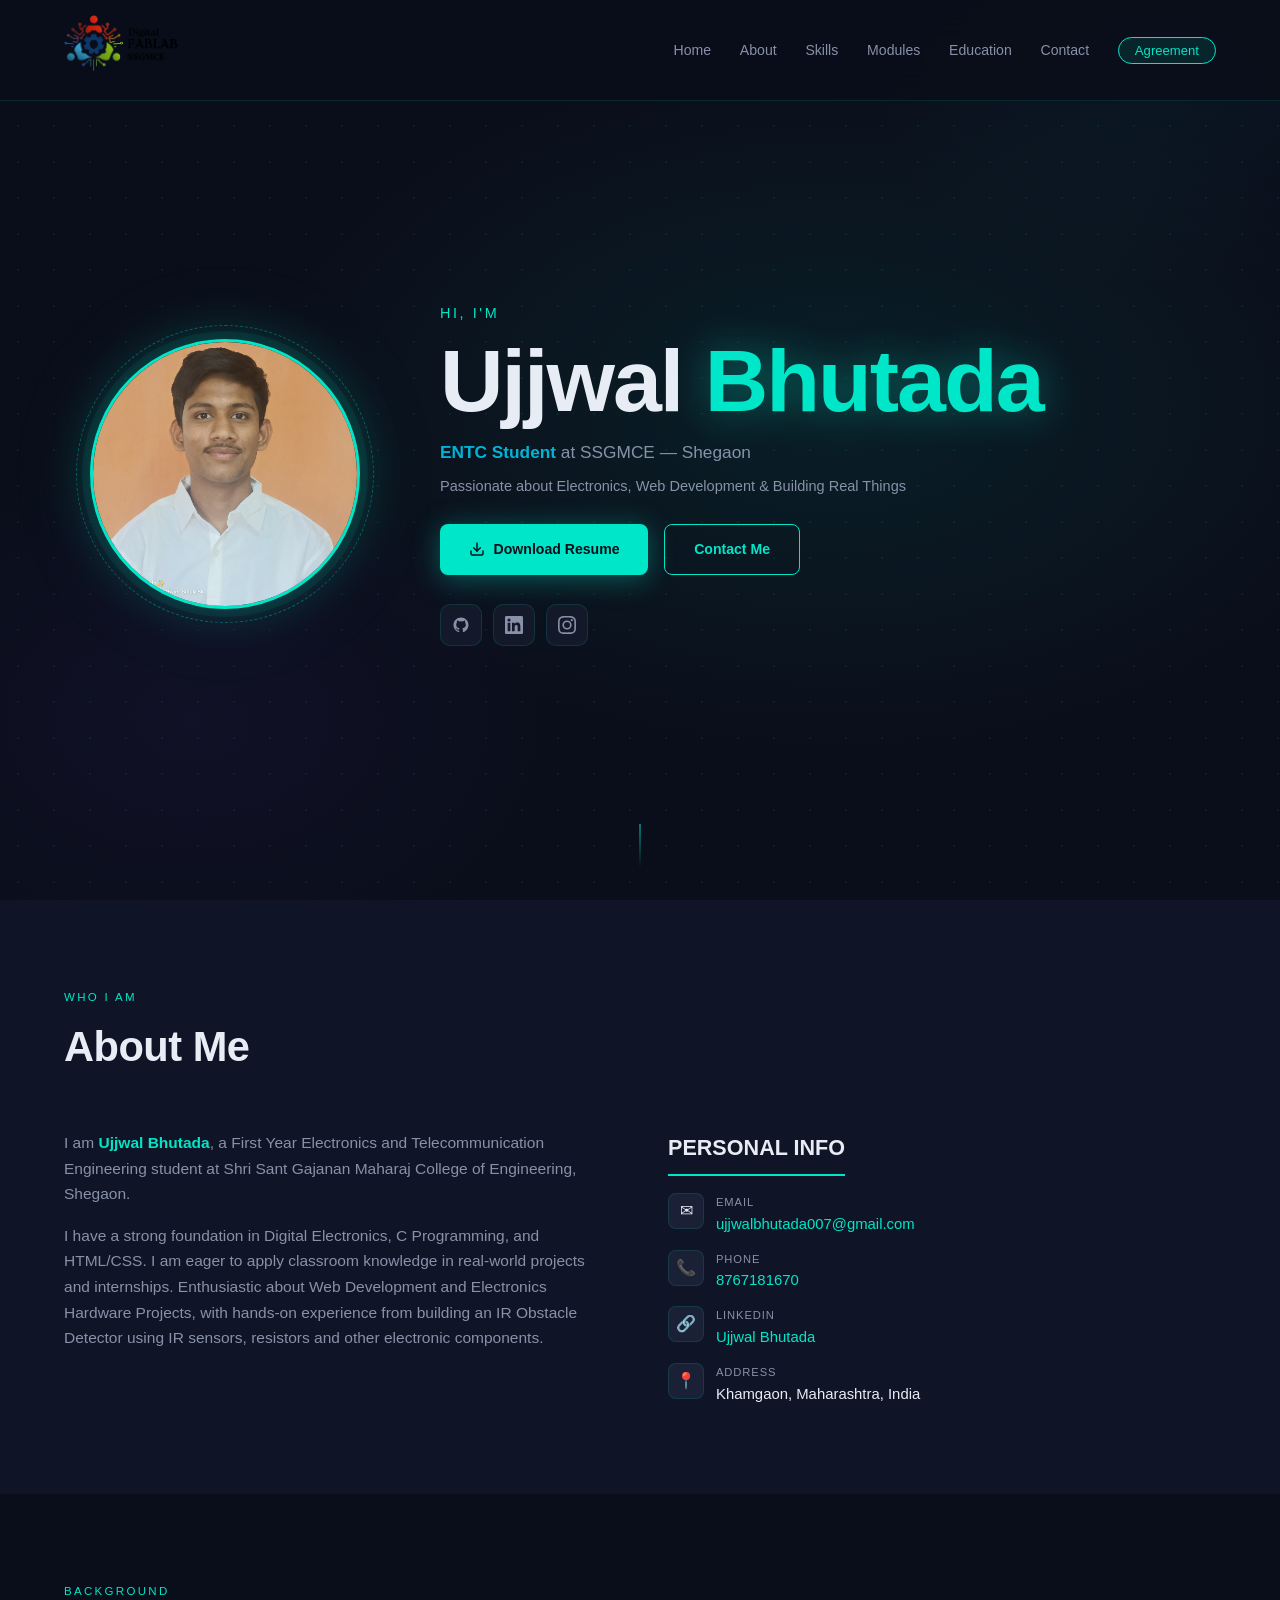
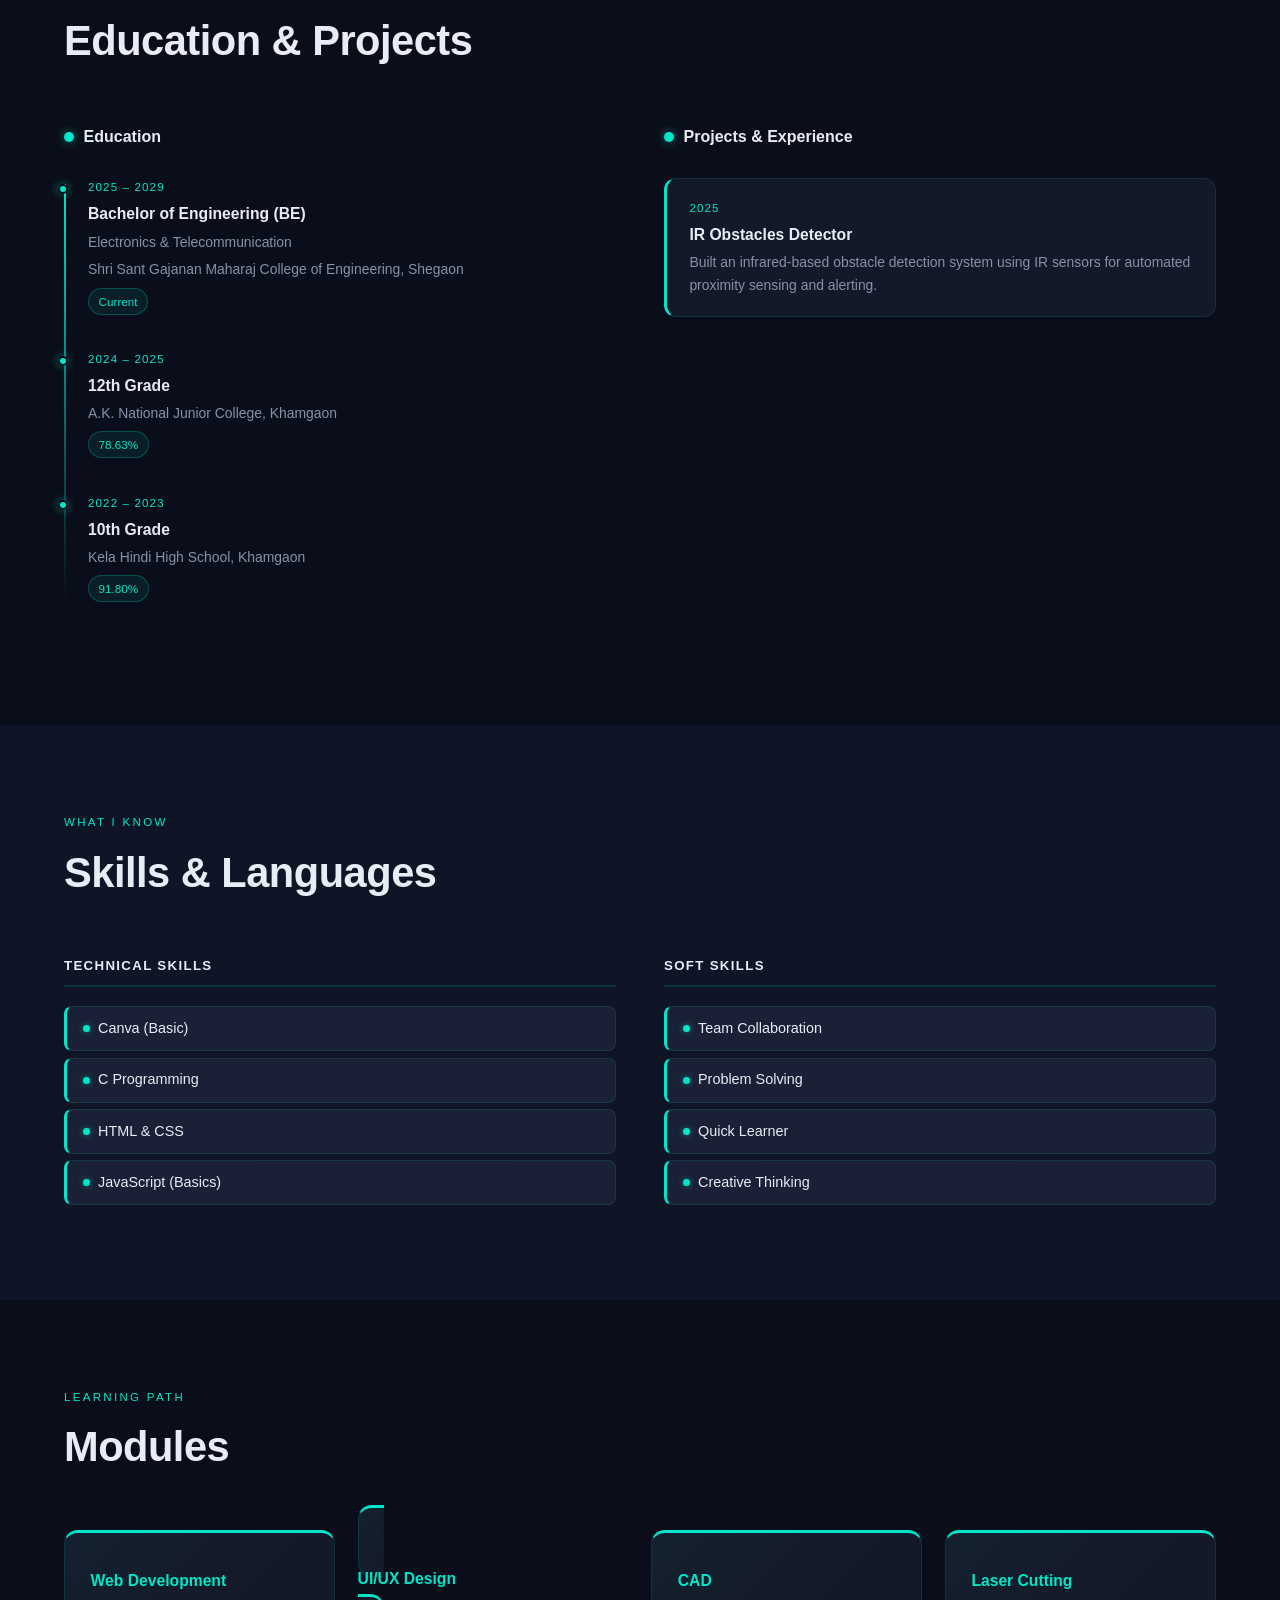
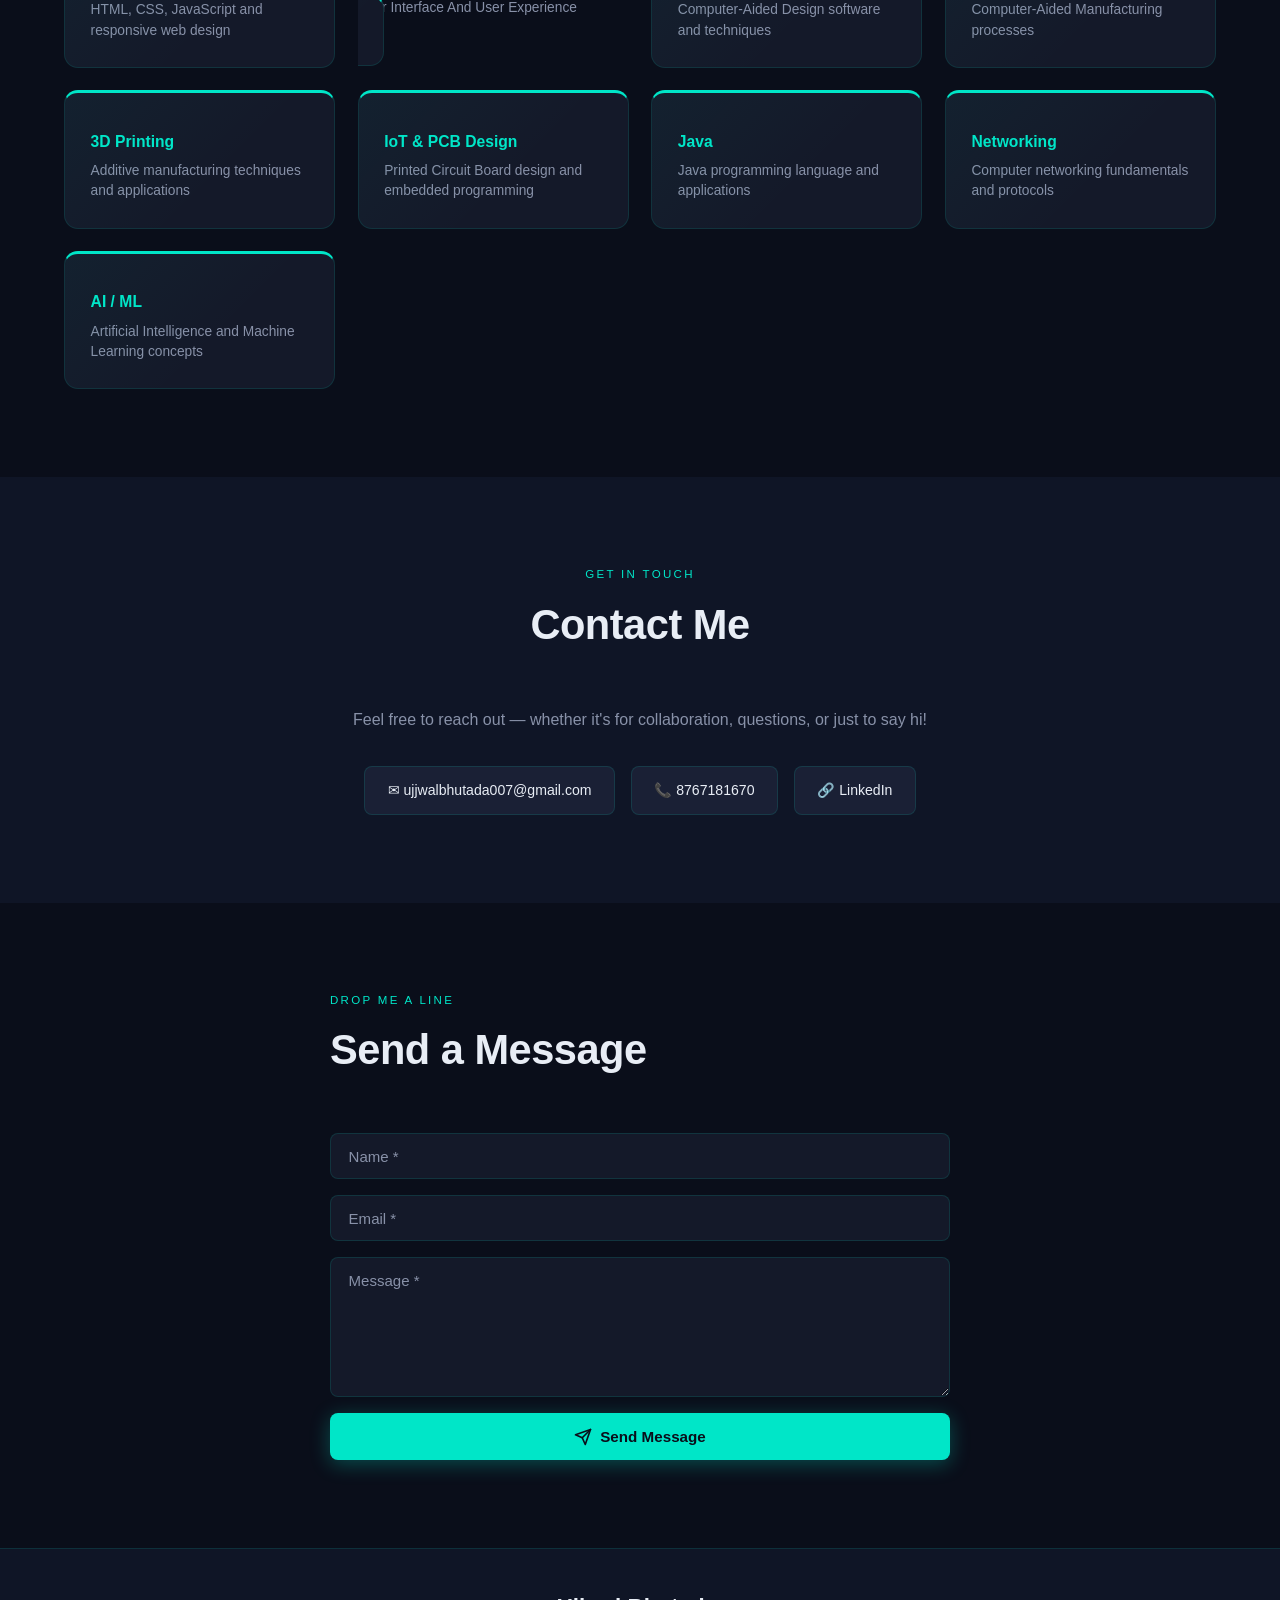
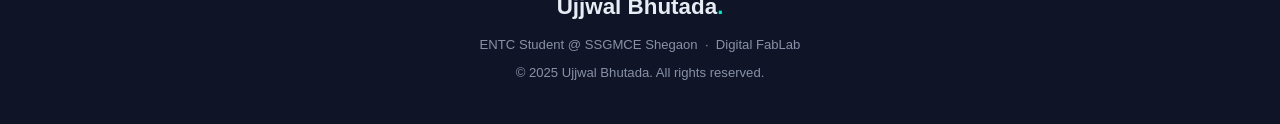
==== index.html @ 5efcebb8 "Update index.html" ====
<!DOCTYPE html>
<html lang="en">
<head>
<meta charset="UTF-8"/>
<meta name="viewport" content="width=device-width, initial-scale=1.0"/>
<title>Ujjwal Bhutada | Portfolio</title>
<link rel="preconnect" href="https://fonts.googleapis.com">
<link link rel="preconnect" href="https://fonts.googleapis.com" >
<link rel="stylesheet" href="Design.css">
</head>
<body>

<!-- ═══ NAV ═══ -->
<nav>
  <div class="nav-logo"><img src="Fablab_01.png" style="height:60px; width:auto;"></img><span></span></div>
  <ul class="nav-links">
    <li><a href="#home">Home</a></li>
    <li><a href="#about">About</a></li>
    <li><a href="#skills">Skills</a></li>
    <li><a href="#modules">Modules</a></li>
    <li><a href="#education">Education</a></li>
    <li><a href="#contact">Contact</a></li>
    <li><a href="agreement.html" class="nav-agreement">Agreement</a></li>
  </ul>
  <button class="hamburger" id="hamburger" aria-label="Menu">
    <span></span><span></span><span></span>
  </button>
</nav>

<!-- ═══ MOBILE MENU ═══ -->
<div class="mobile-menu" id="mobileMenu">
  <button class="mobile-close" id="mobileClose">✕</button>
  <a href="#home"      onclick="closeMobile()">Home</a>
  <a href="#about"     onclick="closeMobile()">About</a>
  <a href="#skills"    onclick="closeMobile()">Skills</a>
  <a href="#modules"   onclick="closeMobile()">Modules</a>
  <a href="#education" onclick="closeMobile()">Education</a>
  <a href="#contact"   onclick="closeMobile()">Contact</a>
  <a href="agreement.html" class="nav-agreement" onclick="closeMobile()">Agreement</a>
</div>

<!-- ═══ HERO ═══ -->
<section id="home">
  <div class="hero-bg"></div>

  <div class="hero-content">
    <!-- Photo -->
    <div class="hero-photo-wrap">
      <img src="image01.jpg" alt="Ujjwal Bhutada" class="hero-photo"/>
      <div class="hero-photo-ring"></div>
    </div>

    <!-- Text -->
    <div class="hero-text">
      <p class="hero-greeting">Hi, I'm</p>
      <h1 class="hero-name">Ujjwal <span class="accent">Bhutada</span></h1>
      <p class="hero-sub"><strong>ENTC Student</strong> at SSGMCE — Shegaon</p>
      <p class="hero-desc">Passionate about Electronics, Web Development &amp; Building Real Things</p>

      <div class="hero-actions">
        <a class="hero-cta" href="Ujjwal_Bhutada01.pdf" onclick="downloadResume(); return false;">
          <svg viewBox="0 0 24 24" fill="none" stroke="currentColor" stroke-width="2.2"
               stroke-linecap="round" stroke-linejoin="round">
            <path d="M21 15v4a2 2 0 0 1-2 2H5a2 2 0 0 1-2-2v-4"/>
            <polyline points="7 10 12 15 17 10"/>
            <line x1="12" y1="15" x2="12" y2="3"/>
          </svg>
          Download Resume
        </a>
        <a class="hero-cta-outline" href="#contact">Contact Me</a>
      </div>

      <div class="hero-socials">
        <a href="https://github.com/ujjwalbhutada007-tech" target="_blank" class="social-icon" aria-label="GitHub">
          <svg viewBox="0 0 24 24" fill="currentColor"><path d="M12 2C6.477 2 2 6.477 2 12c0 4.418 2.865 8.166 6.839 9.489.5.092.682-.217.682-.482 0-.237-.009-.868-.013-1.703-2.782.604-3.369-1.342-3.369-1.342-.454-1.154-1.11-1.462-1.11-1.462-.908-.62.069-.608.069-.608 1.003.07 1.531 1.03 1.531 1.03.892 1.529 2.341 1.088 2.91.832.092-.647.35-1.088.636-1.338-2.22-.253-4.555-1.11-4.555-4.943 0-1.091.39-1.984 1.029-2.683-.103-.253-.446-1.27.098-2.647 0 0 .84-.269 2.75 1.025A9.578 9.578 0 0 1 12 6.836a9.59 9.59 0 0 1 2.504.337c1.909-1.294 2.747-1.025 2.747-1.025.546 1.377.202 2.394.1 2.647.64.699 1.028 1.592 1.028 2.683 0 3.842-2.339 4.687-4.566 4.935.359.309.678.919.678 1.852 0 1.336-.012 2.415-.012 2.743 0 .267.18.579.688.481C19.138 20.163 22 16.418 22 12c0-5.523-4.477-10-10-10z"/></svg>
        </a>
        <a href="https://www.linkedin.com/in/ujjwal-bhutada" target="_blank" class="social-icon" aria-label="LinkedIn">
          <svg viewBox="0 0 24 24" fill="currentColor"><path d="M20.447 20.452h-3.554v-5.569c0-1.328-.027-3.037-1.852-3.037-1.853 0-2.136 1.445-2.136 2.939v5.667H9.351V9h3.414v1.561h.046c.477-.9 1.637-1.85 3.37-1.85 3.601 0 4.267 2.37 4.267 5.455v6.286zM5.337 7.433a2.062 2.062 0 0 1-2.063-2.065 2.064 2.064 0 1 1 2.063 2.065zm1.782 13.019H3.555V9h3.564v11.452zM22.225 0H1.771C.792 0 0 .774 0 1.729v20.542C0 23.227.792 24 1.771 24h20.451C23.2 24 24 23.227 24 22.271V1.729C24 .774 23.2 0 22.222 0h.003z"/></svg>
        </a>
        <a href="https://www.instagram.com/ujjwalx_30" target="_blank" class="social-icon" aria-label="Instagram">
          <svg viewBox="0 0 24 24" fill="currentColor"><path d="M12 2.163c3.204 0 3.584.012 4.85.07 3.252.148 4.771 1.691 4.919 4.919.058 1.265.069 1.645.069 4.849 0 3.205-.012 3.584-.069 4.849-.149 3.225-1.664 4.771-4.919 4.919-1.266.058-1.644.07-4.85.07-3.204 0-3.584-.012-4.849-.07-3.26-.149-4.771-1.699-4.919-4.92-.058-1.265-.07-1.644-.07-4.849 0-3.204.013-3.583.07-4.849.149-3.227 1.664-4.771 4.919-4.919 1.266-.057 1.645-.069 4.849-.069zM12 0C8.741 0 8.333.014 7.053.072 2.695.272.273 2.69.073 7.052.014 8.333 0 8.741 0 12c0 3.259.014 3.668.072 4.948.2 4.358 2.618 6.78 6.98 6.98C8.333 23.986 8.741 24 12 24c3.259 0 3.668-.014 4.948-.072 4.354-.2 6.782-2.618 6.979-6.98.059-1.28.073-1.689.073-4.948 0-3.259-.014-3.667-.072-4.947-.196-4.354-2.617-6.78-6.979-6.98C15.668.014 15.259 0 12 0zm0 5.838a6.162 6.162 0 1 0 0 12.324 6.162 6.162 0 0 0 0-12.324zM12 16a4 4 0 1 1 0-8 4 4 0 0 1 0 8zm6.406-11.845a1.44 1.44 0 1 0 0 2.881 1.44 1.44 0 0 0 0-2.881z"/></svg>
        </a>
      </div>
    </div>
  </div>

  <div class="scroll-hint"><span></span></div>
</section>

<!-- ═══ ABOUT ═══ -->
<section id="about">
  <div class="sec-header reveal">
    <p class="sec-label">Who I Am</p>
    <h2 class="sec-title">About Me</h2>
  </div>
  <div class="about-grid">
    <div class="about-bio reveal">
      <p>I am <strong>Ujjwal Bhutada</strong>, a First Year Electronics and Telecommunication Engineering student at Shri Sant Gajanan Maharaj College of Engineering, Shegaon.</p>
      <p>I have a strong foundation in Digital Electronics, C Programming, and HTML/CSS. I am eager to apply classroom knowledge in real-world projects and internships. Enthusiastic about Web Development and Electronics Hardware Projects, with hands-on experience from building an IR Obstacle Detector using IR sensors, resistors and other electronic components.</p>
    </div>
    <div class="reveal">
      <div class="personal-headline"><h2>PERSONAL INFO</h2></div>
      <br>
      <ul class="info-list">
        <li>
          <div class="info-icon">✉</div>
          <div class="info-text">
            <span class="info-label">Email</span>
            <span class="info-val"><a href="mailto:ujjwalbhutada007@gmail.com">ujjwalbhutada007@gmail.com</a></span>
          </div>
        </li>
        <li>
          <div class="info-icon">📞</div>
          <div class="info-text">
            <span class="info-label">Phone</span>
            <span class="info-val"><a href="tel:8767181670">8767181670</a></span>
          </div>
        </li>
        <li>
          <div class="info-icon">🔗</div>
          <div class="info-text">
            <span class="info-label">LinkedIn</span>
            <span class="info-val"><a href="https://www.linkedin.com/in/ujjwal-bhutada" target="_blank">Ujjwal Bhutada</a></span>
          </div>
        </li>
        <li>
          <div class="info-icon">📍</div>
          <div class="info-text">
            <span class="info-label">Address</span>
            <span class="info-val">Khamgaon, Maharashtra, India</span>
          </div>
        </li>
      </ul>
    </div>
  </div>
</section>

<!-- ═══ EDUCATION & PROJECTS ═══ -->
<section id="education">
  <div class="sec-header reveal">
    <p class="sec-label">Background</p>
    <h2 class="sec-title">Education &amp; Projects</h2>
  </div>
  <div class="edu-grid">
    <div class="reveal">
      <div class="col-title">Education</div>
      <div class="timeline">
        <div class="tl-item">
          <div class="tl-year">2025 – 2029</div>
          <div class="tl-title">Bachelor of Engineering (BE)</div>
          <div class="tl-sub">Electronics &amp; Telecommunication</div>
          <div class="tl-sub" style="margin-top:.3rem;">Shri Sant Gajanan Maharaj College of Engineering, Shegaon</div>
          <span class="tl-badge">Current</span>
        </div>
        <div class="tl-item">
          <div class="tl-year">2024 – 2025</div>
          <div class="tl-title">12th Grade</div>
          <div class="tl-sub">A.K. National Junior College, Khamgaon</div>
          <span class="tl-badge">78.63%</span>
        </div>
        <div class="tl-item">
          <div class="tl-year">2022 – 2023</div>
          <div class="tl-title">10th Grade</div>
          <div class="tl-sub">Kela Hindi High School, Khamgaon</div>
          <span class="tl-badge">91.80%</span>
        </div>
      </div>
    </div>
    <div class="reveal">
      <div class="col-title">Projects &amp; Experience</div>
      <div class="proj-card">
        <div class="tl-year">2025</div>
        <div class="tl-title">IR Obstacles Detector</div>
        <div class="tl-sub">Built an infrared-based obstacle detection system using IR sensors for automated proximity sensing and alerting.</div>
      </div>
    </div>
  </div>
</section>

<!-- ═══ SKILLS ═══ -->
<section id="skills">
  <div class="sec-header reveal">
    <p class="sec-label">What I Know</p>
    <h2 class="sec-title">Skills &amp; Languages</h2>
  </div>
  <div class="skills-grid">
    <div class="reveal">
      <div class="skill-col-title">Technical Skills</div>
      <div>
        <div class="skill-pill"><span class="dot"></span> Canva (Basic)</div>
        <div class="skill-pill"><span class="dot"></span> C Programming</div>
        <div class="skill-pill"><span class="dot"></span> HTML &amp; CSS</div>
        <div class="skill-pill"><span class="dot"></span> JavaScript (Basics)</div>
      </div>
    </div>
    <div class="reveal">
      <div class="skill-col-title">Soft Skills</div>
      <div>
        <div class="skill-pill"><span class="dot"></span> Team Collaboration</div>
        <div class="skill-pill"><span class="dot"></span> Problem Solving</div>
        <div class="skill-pill"><span class="dot"></span> Quick Learner</div>
        <div class="skill-pill"><span class="dot"></span> Creative Thinking</div>
      </div>
    </div>
  </div>
</section>

<!-- ═══ MODULES ═══ -->
<section id="modules">
  <div class="sec-header reveal">
    <p class="sec-label">Learning Path</p>
    <h2 class="sec-title">Modules</h2>
  </div>
  <div class="modules-grid">
    <a href="web.html" class="module-card reveal" style="text-decoration:none;">
      <span class="module-icon"></span>
      <div class="module-name">Web Development</div>
      <div class="module-desc">HTML, CSS, JavaScript and responsive web design</div>
    </a>
        <div class="module-grid">
          <a href="uiux.html" class="module-card reveal" style="text-decoration:none">
      <span class="module-icon"></span>
      <div class="module-name">UI/UX Design</div>
      <div class="module-desc">User Interface And User Experience</div>
          </a>  </div>
    <div class="module-card reveal">
      <span class="module-icon"></span>
      <div class="module-name">CAD</div>
      <div class="module-desc">Computer-Aided Design software and techniques</div>
    </div>
    <div class="module-card reveal">
      <span class="module-icon"></span>
      <div class="module-name">Laser Cutting</div>
      <div class="module-desc">Computer-Aided Manufacturing processes</div>
    </div>
    <div class="module-card reveal">
      <span class="module-icon"></span>
      <div class="module-name">3D Printing</div>
      <div class="module-desc">Additive manufacturing techniques and applications</div>
    </div>
    <div class="module-card reveal">
      <span class="module-icon"></span>
      <div class="module-name">IoT &amp; PCB Design</div>
      <div class="module-desc">Printed Circuit Board design and embedded programming</div>
    </div>
    <div class="module-card reveal">
      <span class="module-icon"></span>
      <div class="module-name">Java</div>
      <div class="module-desc">Java programming language and applications</div>
    </div>
    <div class="module-card reveal">
      <span class="module-icon"></span>
      <div class="module-name">Networking</div>
      <div class="module-desc">Computer networking fundamentals and protocols</div>
    </div>
    <div class="module-card reveal">
      <span class="module-icon"></span>
      <div class="module-name">AI / ML</div>
      <div class="module-desc">Artificial Intelligence and Machine Learning concepts</div>
    </div>
  </div>
</section>

<!-- ═══ CONTACT ═══ -->
<section id="contact">
  <div class="contact-inner">
    <div class="sec-header reveal">
      <p class="sec-label">Get In Touch</p>
      <h2 class="sec-title">Contact Me</h2>
    </div>
    <p class="reveal">Feel free to reach out — whether it's for collaboration, questions, or just to say hi!</p>
    <div class="contact-links reveal">
      <a class="contact-btn" href="mailto:ujjwalbhutada007@gmail.com">✉ ujjwalbhutada007@gmail.com</a>
      <a class="contact-btn" href="tel:8767181670">📞 8767181670</a>
      <a class="contact-btn" href="https://www.linkedin.com/in/ujjwal-bhutada" target="_blank">🔗 LinkedIn</a>
    </div>
  </div>
</section>

<!-- ═══ SEND A MESSAGE ═══ -->
<section id="message">
  <div style="max-width:620px;margin:0 auto;">
    <div class="sec-header reveal">
      <p class="sec-label">Drop Me a Line</p>
      <h2 class="sec-title">Send a Message</h2>
    </div>
    <form class="msg-form reveal" id="msgForm" onsubmit="sendMessage(event)">
      <input type="text"  id="msgName"  placeholder="Name *"    required />
      <input type="email" id="msgEmail" placeholder="Email *"   required />
      <textarea           id="msgText"  placeholder="Message *" required></textarea>
      <button type="submit" class="msg-submit">
        <svg width="18" height="18" viewBox="0 0 24 24" fill="none" stroke="currentColor"
             stroke-width="2.2" stroke-linecap="round" stroke-linejoin="round">
          <line x1="22" y1="2" x2="11" y2="13"/>
          <polygon points="22 2 15 22 11 13 2 9 22 2"/>
        </svg>
        Send Message
      </button>
    </form>
    <div class="msg-success" id="msgSuccess">
      ✅ Message sent! I'll get back to you soon.
    </div>
  </div>
</section>

<!-- ═══ FOOTER ═══ -->
<footer>
  <div class="footer-inner">
    <div class="footer-logo">Ujjwal Bhutada<span>.</span></div>
    <p>ENTC Student @ SSGMCE Shegaon &nbsp;·&nbsp; Digital FabLab</p>
    <p style="margin-top:.4rem;">© 2025 Ujjwal Bhutada. All rights reserved.</p>
  </div>
</footer>

<script src="Java.js"></script>
</body>
</html>
---- Design.css ----
/* ═══════════════════════════════════════════════════════
   UJJWAL BHUTADA — Design.css
   Theme: Dark Navy + Teal Glow
   Fonts: Space Grotesk + Syne
   ═══════════════════════════════════════════════════════ */

@import url('https://fonts.googleapis.com/css2?family=Poppins:ital,wght@0,100;0,200;0,300;0,400;0,500;0,600;0,700;0,800;0,900;1,100;1,200;1,300;1,400;1,500;1,600;1,700;1,800;1,900&display=swap');


:root {
  --bg:       #0a0e1a;
  --bg2:      #0f1526;
  --surface:  #141929;
  --card:     #1a2035;
  --border:   rgba(0, 230, 200, 0.13);
  --accent:   #00e6c8;
  --accent2:  #00b4d8;
  --accent3:  #7c3aed;
  --glow:     rgba(0, 230, 200, 0.18);
  --text:     #e8edf5;
  --muted:    #8891a8;
  --white:    #ffffff;
}

*, *::before, *::after { box-sizing: border-box; margin: 0; padding: 0; }
html { scroll-behavior: smooth; }

body {
  background: var(--bg);
  color: var(--text);
  font-family: 'Space Grotesk', sans-serif;
  font-size: 16px;
  line-height: 1.65;
  overflow-x: hidden;
}

/* ─────────────────────────────────────────────────────
   NAV
───────────────────────────────────────────────────── */
nav {
  position: fixed; top: 0; left: 0; right: 0; z-index: 100;
  display: flex; align-items: center; justify-content: space-between;
  padding: 0.9rem 5%;
  background: rgba(10, 14, 26, 0.88);
  backdrop-filter: blur(20px);
  -webkit-backdrop-filter: blur(20px);
  border-bottom: 1px solid var(--border);
}

.nav-logo {
  font-family: 'Syne', sans-serif;
  font-weight: 800;
  font-size: 1.5rem;
  color: var(--text);
  letter-spacing: -0.3px;
  text-decoration: none;
}
.nav-logo span { color: var(--accent); }

.nav-links {
  display: flex;
  gap: 1.8rem;
  list-style: none;
  align-items: center;
}
.nav-links a {
  color: var(--muted);
  text-decoration: none;
  font-size: 0.88rem;
  font-weight: 500;
  transition: color 0.2s;
  position: relative;
}
.nav-links a::after {
  content: '';
  position: absolute;
  bottom: -4px; left: 0;
  width: 0; height: 2px;
  background: var(--accent);
  transition: width 0.25s;
}
.nav-links a:hover { color: var(--accent); }
.nav-links a:hover::after { width: 100%; }

/* Agreement pill in nav */
.nav-agreement {
  background: rgba(0, 230, 200, 0.1) !important;
  border: 1px solid var(--accent) !important;
  border-radius: 20px !important;
  padding: 0.32rem 1rem !important;
  color: var(--accent) !important;
  font-size: 0.82rem !important;
  transition: background 0.2s !important;
}
.nav-agreement:hover {
  background: rgba(0, 230, 200, 0.2) !important;
}
.nav-agreement::after { display: none !important; }

/* Hamburger */
.hamburger {
  display: none;
  flex-direction: column;
  gap: 5px;
  cursor: pointer;
  background: none;
  border: none;
  padding: 4px;
}
.hamburger span {
  display: block;
  width: 24px; height: 2px;
  background: var(--text);
  border-radius: 2px;
  transition: all 0.3s;
}
.hamburger.active span:nth-child(1) { transform: translateY(7px) rotate(45deg); }
.hamburger.active span:nth-child(2) { opacity: 0; }
.hamburger.active span:nth-child(3) { transform: translateY(-7px) rotate(-45deg); }

/* Mobile Menu (full-screen overlay) */
.mobile-menu {
  display: none;
  position: fixed; inset: 0; z-index: 99;
  background: var(--bg2);
  flex-direction: column;
  align-items: center;
  justify-content: center;
  gap: 0.6rem;
  border-right: 1px solid var(--border);
}
.mobile-menu.open { display: flex; }
.mobile-menu a {
  font-family: 'Syne', sans-serif;
  font-size: 1.3rem;
  font-weight: 700;
  color: var(--text);
  text-decoration: none;
  padding: 0.5rem 2.5rem;
  border-radius: 8px;
  transition: color 0.2s, background 0.2s;
  width: 100%;
  text-align: center;
}
.mobile-menu a:hover { color: var(--accent); background: rgba(0,230,200,0.05); }
.mobile-menu .nav-agreement {
  color: var(--accent) !important;
  border: 1px solid var(--accent) !important;
  border-radius: 8px !important;
  background: rgba(0,230,200,0.08) !important;
  margin-top: 0.5rem;
}
.mobile-close {
  position: absolute; top: 1.4rem; right: 5%;
  font-size: 1.8rem;
  background: none;
  border: none;
  color: var(--muted);
  cursor: pointer;
  transition: color 0.2s;
}
.mobile-close:hover { color: var(--accent); }

/* Section base */
section { padding: 5.5rem 5%; }

/* ─────────────────────────────────────────────────────
   HERO
───────────────────────────────────────────────────── */
#home {
  min-height: 100vh;
  display: flex;
  align-items: center;
  justify-content: center;
  padding-top: 6rem;
  padding-bottom: 3rem;
  position: relative;
  overflow: hidden;
}

/* Ambient glow background */
.hero-bg {
  position: absolute; inset: 0;
  background:
    radial-gradient(ellipse 70% 60% at 65% 45%, rgba(0,230,200,0.08) 0%, transparent 65%),
    radial-gradient(ellipse 50% 50% at 15% 80%, rgba(124,58,237,0.06) 0%, transparent 60%),
    radial-gradient(ellipse 40% 40% at 90% 10%, rgba(0,180,216,0.05) 0%, transparent 55%);
  pointer-events: none;
}

/* Subtle dot-grid */
#home::before {
  content: '';
  position: absolute; inset: 0;
  background-image:
    radial-gradient(circle, rgba(0,230,200,0.07) 1px, transparent 1px);
  background-size: 36px 36px;
  pointer-events: none;
}

.hero-content {
  display: flex;
  align-items: center;
  gap: 5rem;
  max-width: 1100px;
  width: 100%;
  position: relative; z-index: 1;
}

/* ── Photo ── */
.hero-photo-wrap {
  position: relative;
  flex-shrink: 0;
  width: 270px; height: 270px;
  animation: fadeUp 0.8s 0.1s ease both;
}
.hero-photo {
  width: 270px; height: 270px;
  border-radius: 50%;
  object-fit: cover;
  object-position: top center;
  border: 3px solid var(--accent);
  box-shadow:
    0 0 0 8px rgba(0,230,200,0.07),
    0 0 50px rgba(0,230,200,0.22),
    0 0 100px rgba(0,230,200,0.08);
  display: block;
}
.hero-photo-ring {
  position: absolute;
  inset: -14px;
  border-radius: 50%;
  border: 1.5px dashed rgba(0,230,200,0.35);
  animation: spin 20s linear infinite;
}
@keyframes spin { to { transform: rotate(360deg); } }

/* ── Text ── */
.hero-text { flex: 1; min-width: 0; }

.hero-greeting {
  font-size: clamp(0.8rem, 2vw, 0.9rem);
  color: var(--accent);
  letter-spacing: 0.18em;
  text-transform: uppercase;
  margin-bottom: 0.5rem;
  animation: fadeUp 0.6s 0.15s ease both;
}

.hero-name {
  font-family: 'Syne', sans-serif;
  font-weight: 800;
  font-size: clamp(2.8rem, 5.5vw, 5rem);
  color: var(--text);
  line-height: 1.06;
  letter-spacing: -2px;
  animation: fadeUp 0.6s 0.25s ease both;
}
.hero-name .accent {
  color: var(--accent);
  text-shadow: 0 0 40px rgba(0,230,200,0.4);
}

.hero-sub {
  margin-top: 0.7rem;
  font-size: clamp(0.95rem, 1.8vw, 1.08rem);
  color: var(--muted);
  font-weight: 400;
  animation: fadeUp 0.6s 0.35s ease both;
}
.hero-sub strong { color: var(--accent2); font-weight: 600; }

.hero-desc {
  margin-top: 0.45rem;
  font-size: 0.91rem;
  color: var(--muted);
  animation: fadeUp 0.6s 0.42s ease both;
}

.hero-actions {
  display: flex;
  gap: 1rem;
  margin-top: 1.6rem;
  flex-wrap: wrap;
  animation: fadeUp 0.6s 0.5s ease both;
}
.hero-cta {
  display: inline-flex;
  align-items: center;
  gap: 0.55rem;
  background: var(--accent);
  color: var(--bg);
  padding: 0.82rem 1.8rem;
  border-radius: 8px;
  font-weight: 700;
  font-size: 0.88rem;
  text-decoration: none;
  transition: transform 0.2s, box-shadow 0.2s;
  box-shadow: 0 4px 28px rgba(0,230,200,0.35);
}
.hero-cta:hover { transform: translateY(-2px); box-shadow: 0 8px 36px rgba(0,230,200,0.5); }
.hero-cta svg { width: 16px; height: 16px; }

.hero-cta-outline {
  display: inline-flex;
  align-items: center;
  border: 1.5px solid var(--accent);
  color: var(--accent);
  padding: 0.82rem 1.8rem;
  border-radius: 8px;
  font-weight: 600;
  font-size: 0.88rem;
  text-decoration: none;
  transition: background 0.2s, color 0.2s, transform 0.2s;
}
.hero-cta-outline:hover {
  background: rgba(0,230,200,0.1);
  transform: translateY(-2px);
}

.hero-socials {
  display: flex;
  gap: 0.7rem;
  margin-top: 1.8rem;
  animation: fadeUp 0.6s 0.58s ease both;
}
.social-icon {
  width: 42px; height: 42px;
  display: grid; place-items: center;
  border: 1.5px solid var(--border);
  border-radius: 10px;
  color: var(--muted);
  background: var(--surface);
  text-decoration: none;
  transition: color 0.2s, border-color 0.2s, transform 0.2s, box-shadow 0.2s;
}
.social-icon svg { width: 18px; height: 18px; }
.social-icon:hover {
  color: var(--accent);
  border-color: var(--accent);
  transform: translateY(-3px);
  box-shadow: 0 6px 20px rgba(0,230,200,0.2);
}

/* Scroll hint */
.scroll-hint {
  position: absolute;
  bottom: 2rem; left: 50%;
  transform: translateX(-50%);
  display: flex; flex-direction: column;
  align-items: center; gap: 0.4rem;
  animation: pulse 2s infinite;
}
.scroll-hint span {
  display: block;
  width: 1px; height: 44px;
  background: linear-gradient(to bottom, var(--accent), transparent);
}

/* ─────────────────────────────────────────────────────
   SECTION HEADERS
───────────────────────────────────────────────────── */
.sec-header { margin-bottom: 3rem; }
.sec-label {
  font-size: 0.72rem;
  letter-spacing: 0.2em;
  text-transform: uppercase;
  color: var(--accent);
  margin-bottom: 0.4rem;
}
.sec-title {
  font-family: 'Syne', sans-serif;
  font-size: clamp(1.8rem, 4vw, 2.6rem);
  font-weight: 700;
  color: var(--text);
  letter-spacing: -0.5px;
}

/* ─────────────────────────────────────────────────────
   ABOUT
───────────────────────────────────────────────────── */
#about { background: var(--bg2); }
.about-grid {
  display: grid;
  grid-template-columns: 1fr 1fr;
  gap: 3.5rem;
  align-items: start;
}
.about-bio p { color: var(--muted); margin-bottom: 1rem; font-size: 0.97rem; }
.about-bio strong { color: var(--accent); }

.personal-headline {
  font-family: 'Syne', sans-serif;
  font-size: 0.9rem; font-weight: 700;
  color: var(--text);
  margin-bottom: 1.1rem; padding-bottom: 0.5rem;
  border-bottom: 2px solid var(--accent);
  display: inline-block;
}

.info-list { list-style: none; display: flex; flex-direction: column; gap: 0.85rem; }
.info-list li { display: flex; gap: 0.75rem; align-items: flex-start; }
.info-list .info-icon {
  width: 36px; height: 36px; flex-shrink: 0;
  background: var(--card);
  border: 1px solid var(--border);
  border-radius: 8px;
  display: grid; place-items: center;
}
.info-list .info-text { display: flex; flex-direction: column; }
.info-list .info-label {
  font-size: 0.7rem; color: var(--muted);
  text-transform: uppercase; letter-spacing: 0.08em;
}
.info-list .info-val { font-size: 0.93rem; color: var(--text); }
.info-list .info-val a { color: var(--accent); text-decoration: none; }
.info-list .info-val a:hover { text-decoration: underline; }

/* ─────────────────────────────────────────────────────
   EDUCATION
───────────────────────────────────────────────────── */
#education { background: var(--bg); }
.edu-grid {
  display: grid;
  grid-template-columns: 1fr 1fr;
  gap: 3rem;
  min-width: 0;
}
.col-title {
  font-family: 'Syne', sans-serif;
  font-size: 1rem; font-weight: 700;
  color: var(--text); margin-bottom: 1.75rem;
  display: flex; align-items: center; gap: 0.6rem;
}
.col-title::before {
  content: '';
  width: 10px; height: 10px;
  border-radius: 50%;
  background: var(--accent);
  box-shadow: 0 0 10px rgba(0,230,200,0.5);
  display: block;
}

.timeline { position: relative; padding-left: 1.5rem; }
.timeline::before {
  content: '';
  position: absolute; left: 0; top: 6px; bottom: 0;
  width: 2px;
  background: linear-gradient(to bottom, var(--accent), transparent);
  border-radius: 2px;
}
.tl-item { position: relative; margin-bottom: 2.2rem; }
.tl-item::before {
  content: '';
  position: absolute; left: -1.88rem; top: 6px;
  width: 10px; height: 10px;
  border-radius: 50%;
  background: var(--accent);
  border: 2px solid var(--bg);
  box-shadow: 0 0 8px rgba(0,230,200,0.5);
}
.tl-year {
  font-size: 0.72rem; letter-spacing: 0.1em;
  color: var(--accent); text-transform: uppercase; margin-bottom: 0.25rem;
}
.tl-title {
  font-family: 'Syne', sans-serif;
  font-size: 0.98rem; font-weight: 600;
  color: var(--text); margin-bottom: 0.2rem;
}
.tl-sub { font-size: 0.87rem; color: var(--muted); }
.tl-badge {
  display: inline-block;
  background: rgba(0,230,200,0.08);
  border: 1px solid rgba(0,230,200,0.25);
  color: var(--accent);
  font-size: 0.73rem; padding: 0.18rem 0.6rem;
  border-radius: 100px; margin-top: 0.4rem;
}

.proj-card {
  background: var(--surface);
  border: 1px solid var(--border);
  border-left: 3px solid var(--accent);
  border-radius: 12px;
  padding: 1.2rem 1.4rem;
  margin-bottom: 1.2rem;
  transition: transform 0.2s, box-shadow 0.2s;
}
.proj-card:hover {
  transform: translateX(5px);
  box-shadow: 0 4px 20px rgba(0,230,200,0.1);
}

/* ─────────────────────────────────────────────────────
   SKILLS
───────────────────────────────────────────────────── */
#skills { background: var(--bg2); }
.skills-grid {
  display: grid;
  grid-template-columns: 1fr 1fr;
  gap: 3rem;
}
.skill-col-title {
  font-family: 'Syne', sans-serif;
  font-size: 0.83rem; font-weight: 700;
  color: var(--text); margin-bottom: 1.2rem;
  text-transform: uppercase; letter-spacing: 0.1em;
  padding-bottom: 0.5rem;
  border-bottom: 2px solid var(--border);
}
.skill-pill {
  display: flex; align-items: center; gap: 0.5rem;
  background: var(--card);
  border: 1px solid var(--border);
  border-left: 3px solid var(--accent);
  border-radius: 8px;
  padding: 0.6rem 1rem;
  margin: 0.4rem 0;
  font-size: 0.9rem; color: var(--text);
  transition: border-color 0.2s, color 0.2s, background 0.2s, box-shadow 0.2s;
}
.skill-pill:hover {
  border-color: var(--accent);
  color: var(--accent);
  background: rgba(0,230,200,0.05);
  box-shadow: 0 2px 12px rgba(0,230,200,0.1);
}
.skill-pill .dot {
  width: 7px; height: 7px;
  border-radius: 50%;
  background: var(--accent);
  flex-shrink: 0;
  box-shadow: 0 0 6px rgba(0,230,200,0.5);
}

/* ─────────────────────────────────────────────────────
   MODULES
───────────────────────────────────────────────────── */
#modules { background: var(--bg); }
.modules-grid {
  display: grid;
  grid-template-columns: repeat(2, 1fr);
  gap: 1.4rem;
}
.module-card {
  background: var(--surface);
  border: 1px solid var(--border);
  border-top: 3px solid var(--accent);
  border-radius: 14px;
  padding: 1.6rem;
  position: relative; overflow: hidden;
  transition: transform 0.25s, box-shadow 0.25s, border-color 0.25s;
}
.module-card:hover {
  transform: translateY(-6px);
  box-shadow: 0 14px 36px rgba(0,230,200,0.12);
  border-color: var(--accent);
}
.module-card::after {
  content: '';
  position: absolute; inset: 0;
  background: linear-gradient(135deg, rgba(0,230,200,0.04) 0%, transparent 60%);
  pointer-events: none;
}
.module-icon { font-size: 2rem; margin-bottom: 0.6rem; display: block; }
.module-name {
  font-family: 'Syne', sans-serif;
  font-size: 0.98rem; font-weight: 700;
  color: var(--accent); margin-bottom: 0.4rem;
}
.module-desc { font-size: 0.86rem; color: var(--muted); line-height: 1.5; }

/* ─────────────────────────────────────────────────────
   CONTACT
───────────────────────────────────────────────────── */
#contact { background: var(--bg2); text-align: center; }
.contact-inner { max-width: 580px; margin: 0 auto; }
.contact-inner > p { color: var(--muted); margin-bottom: 2rem; }
.contact-links {
  display: flex; flex-wrap: wrap;
  gap: 1rem; justify-content: center;
}
.contact-btn {
  display: inline-flex; align-items: center; gap: 0.5rem;
  border: 1px solid var(--border);
  border-radius: 8px;
  padding: 0.75rem 1.4rem;
  color: var(--text); text-decoration: none;
  font-size: 0.88rem;
  background: var(--card);
  transition: border-color 0.2s, color 0.2s, background 0.2s, box-shadow 0.2s;
}
.contact-btn:hover {
  background: var(--accent);
  border-color: var(--accent);
  color: var(--bg);
  box-shadow: 0 4px 20px rgba(0,230,200,0.3);
}

/* ─────────────────────────────────────────────────────
   MESSAGE FORM
───────────────────────────────────────────────────── */
#message { background: var(--bg); }
.msg-form { display: flex; flex-direction: column; gap: 1rem; margin-top: 0.5rem; }
.msg-form input,
.msg-form textarea {
  width: 100%; padding: 0.85rem 1.1rem;
  border: 1.5px solid var(--border);
  border-radius: 8px;
  background: var(--surface);
  color: var(--text);
  font-family: 'Space Grotesk', sans-serif;
  font-size: 0.94rem; outline: none;
  transition: border-color 0.2s, box-shadow 0.2s;
}
.msg-form input::placeholder,
.msg-form textarea::placeholder { color: var(--muted); }
.msg-form input:focus,
.msg-form textarea:focus {
  border-color: var(--accent);
  box-shadow: 0 0 0 3px rgba(0,230,200,0.1);
}
.msg-form textarea { resize: vertical; min-height: 140px; }
.msg-submit {
  display: inline-flex; align-items: center;
  justify-content: center; gap: 0.5rem;
  background: var(--accent); color: var(--bg);
  border: none; border-radius: 8px;
  padding: 0.9rem 2rem;
  font-size: 0.95rem; font-weight: 700;
  cursor: pointer;
  font-family: 'Space Grotesk', sans-serif;
  transition: transform 0.2s, box-shadow 0.2s;
  box-shadow: 0 4px 20px rgba(0,230,200,0.3);
}
.msg-submit:hover {
  transform: translateY(-2px);
  box-shadow: 0 8px 32px rgba(0,230,200,0.45);
}
.msg-success {
  display: none; text-align: center; padding: 1.2rem;
  background: rgba(0,230,200,0.08);
  border: 1px solid rgba(0,230,200,0.25);
  border-radius: 8px; color: var(--accent); font-weight: 500;
}

/* ─────────────────────────────────────────────────────
   FOOTER
───────────────────────────────────────────────────── */
footer {
  text-align: center; padding: 2.5rem 5%;
  border-top: 1px solid var(--border);
  background: var(--bg2);
}
.footer-inner { max-width: 800px; margin: 0 auto; }
.footer-logo {
  font-family: 'Syne', sans-serif;
  font-weight: 800; font-size: 1.4rem;
  color: var(--text); margin-bottom: 0.5rem;
}
.footer-logo span { color: var(--accent); }
footer p { color: var(--muted); font-size: 0.82rem; }

/* ─────────────────────────────────────────────────────
   ANIMATIONS
───────────────────────────────────────────────────── */
@keyframes fadeUp {
  from { opacity: 0; transform: translateY(28px); }
  to   { opacity: 1; transform: translateY(0); }
}
@keyframes pulse {
  0%, 100% { opacity: 0.3; }
  50%       { opacity: 1; }
}

.reveal {
  opacity: 0;
  transform: translateY(22px);
  transition: opacity 0.55s ease, transform 0.55s ease;
}
.reveal.visible { opacity: 1; transform: none; }

/* ─────────────────────────────────────────────────────
   RESPONSIVE
───────────────────────────────────────────────────── */

/* Tablet */
@media (max-width: 900px) {
  .hero-content { flex-direction: column; text-align: center; gap: 2.5rem; }
  .hero-text { text-align: center; }
  .hero-actions { justify-content: center; }
  .hero-socials { justify-content: center; }
  .hero-photo-wrap { width: 210px; height: 210px; }
  .hero-photo { width: 210px; height: 210px; }
  .hero-photo-ring { inset: -12px; }
  .about-grid  { grid-template-columns: 1fr; }
  .edu-grid    { grid-template-columns: 1fr; }
  .skills-grid { grid-template-columns: 1fr; }
  .modules-grid { grid-template-columns: 1fr 1fr; }
}

/* Mobile */
@media (max-width: 700px) {
  .nav-links { display: none; }
  .hamburger { display: flex; }
  section { padding: 4rem 5%; }
  .hero-name { letter-spacing: -1px; }
  .modules-grid { grid-template-columns: 1fr; }
}

/* Desktop wide */
@media (min-width: 1200px) {
  .hero-name { font-size: 5.5rem; }
  .modules-grid { grid-template-columns: repeat(4, 1fr); }
}
@media (min-width: 1600px) {
  .hero-name { font-size: 6.5rem; }
}
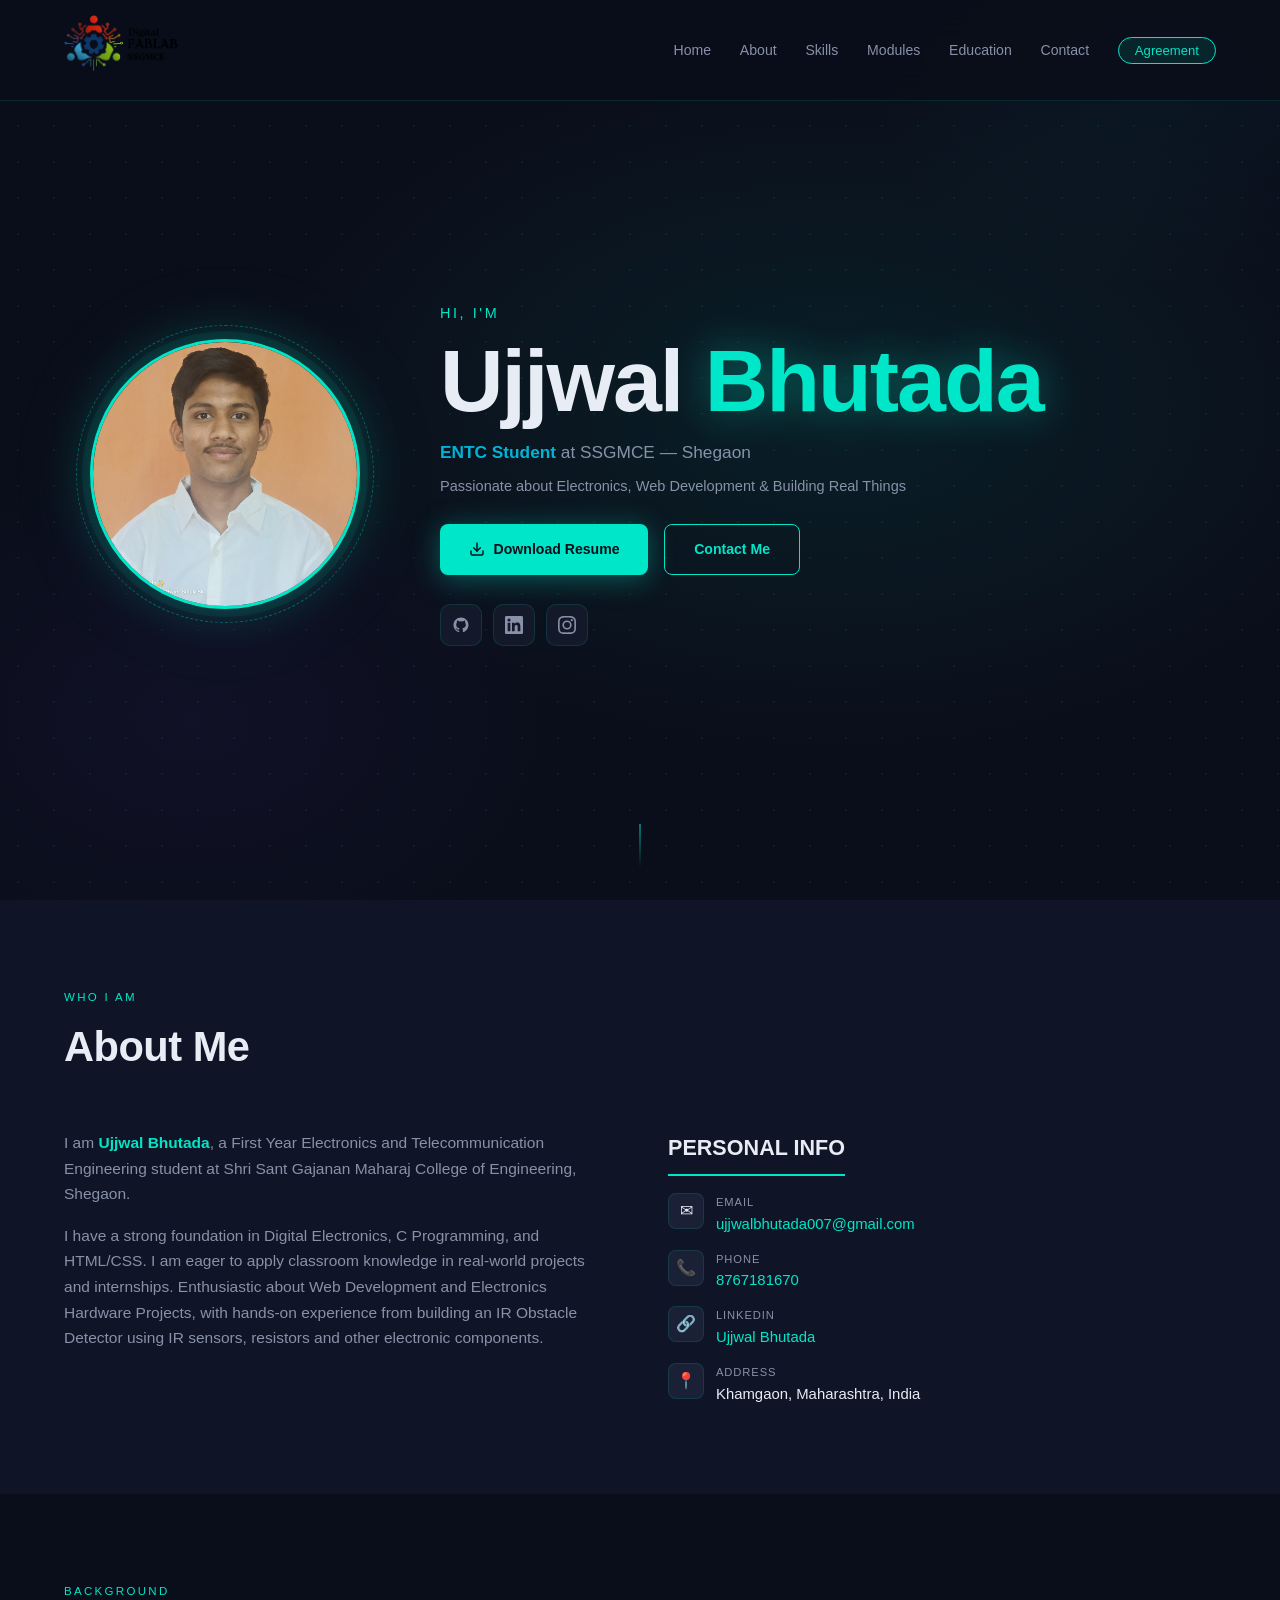
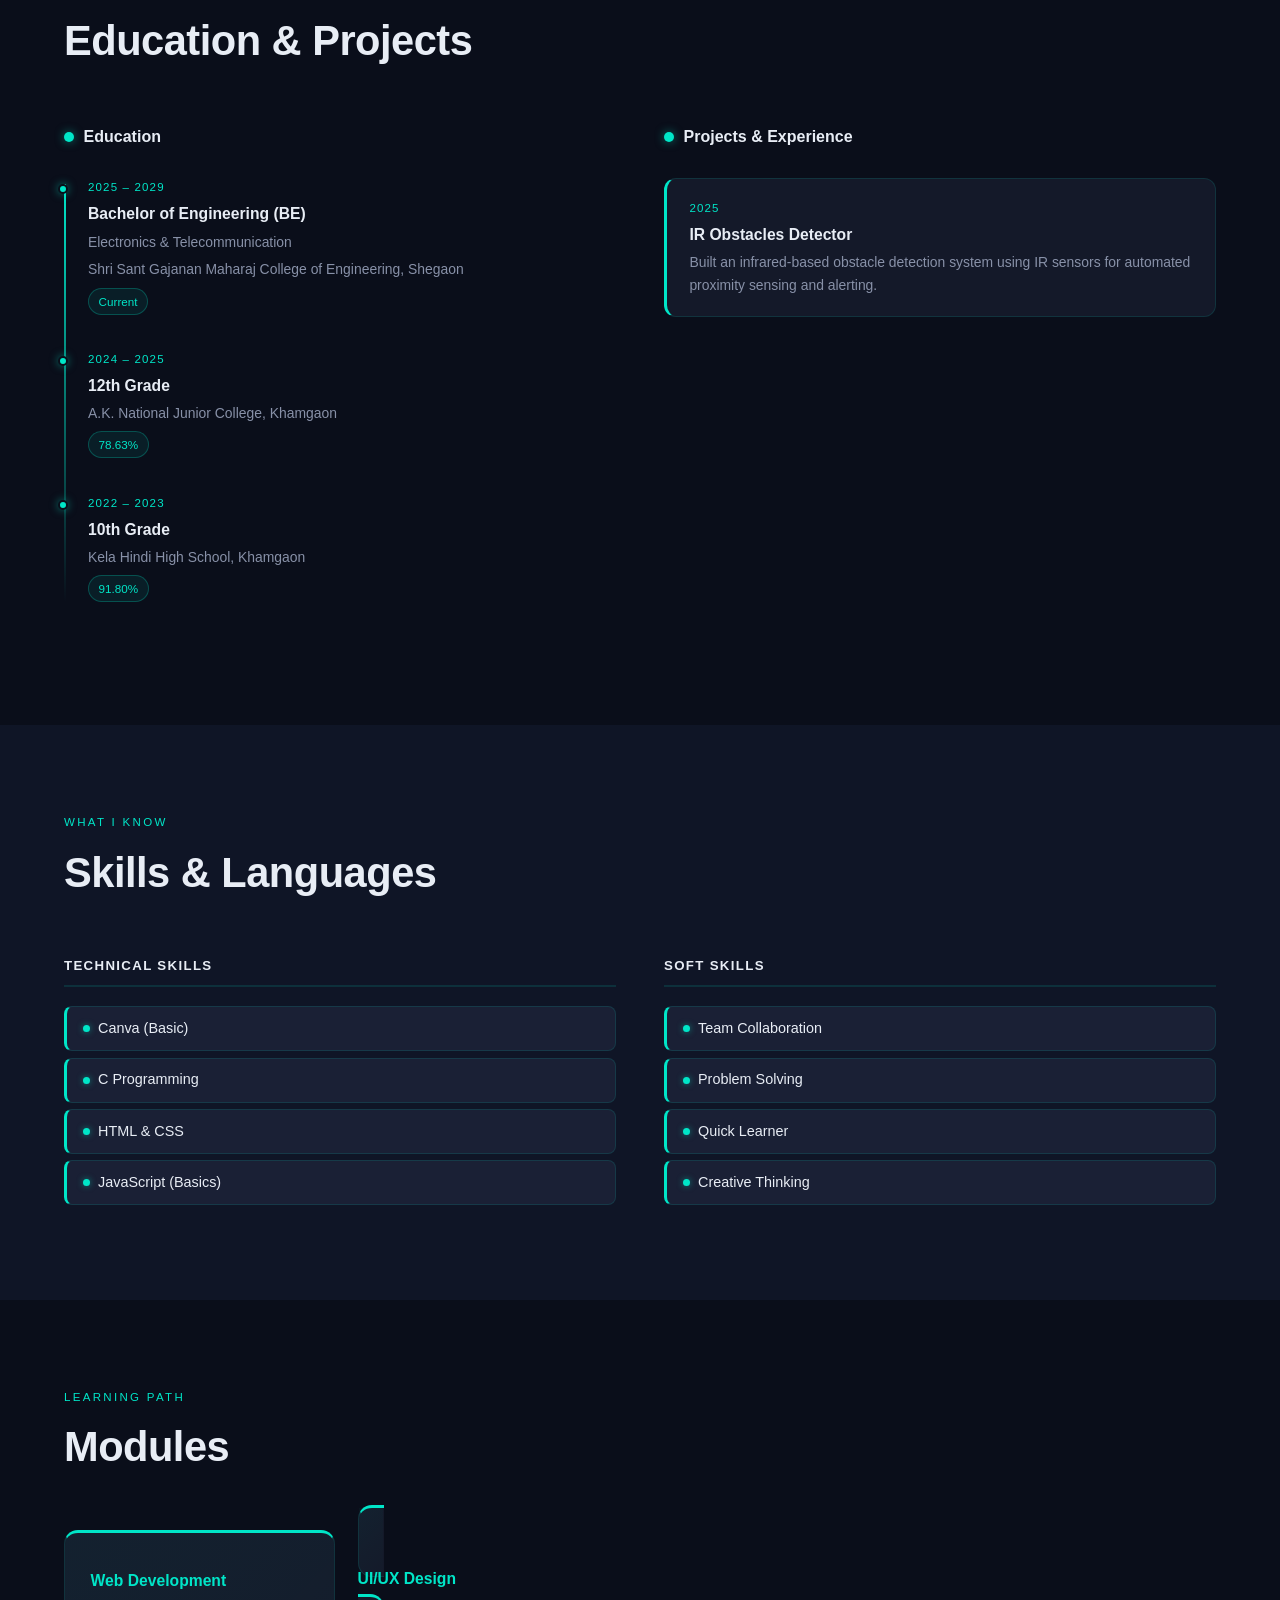
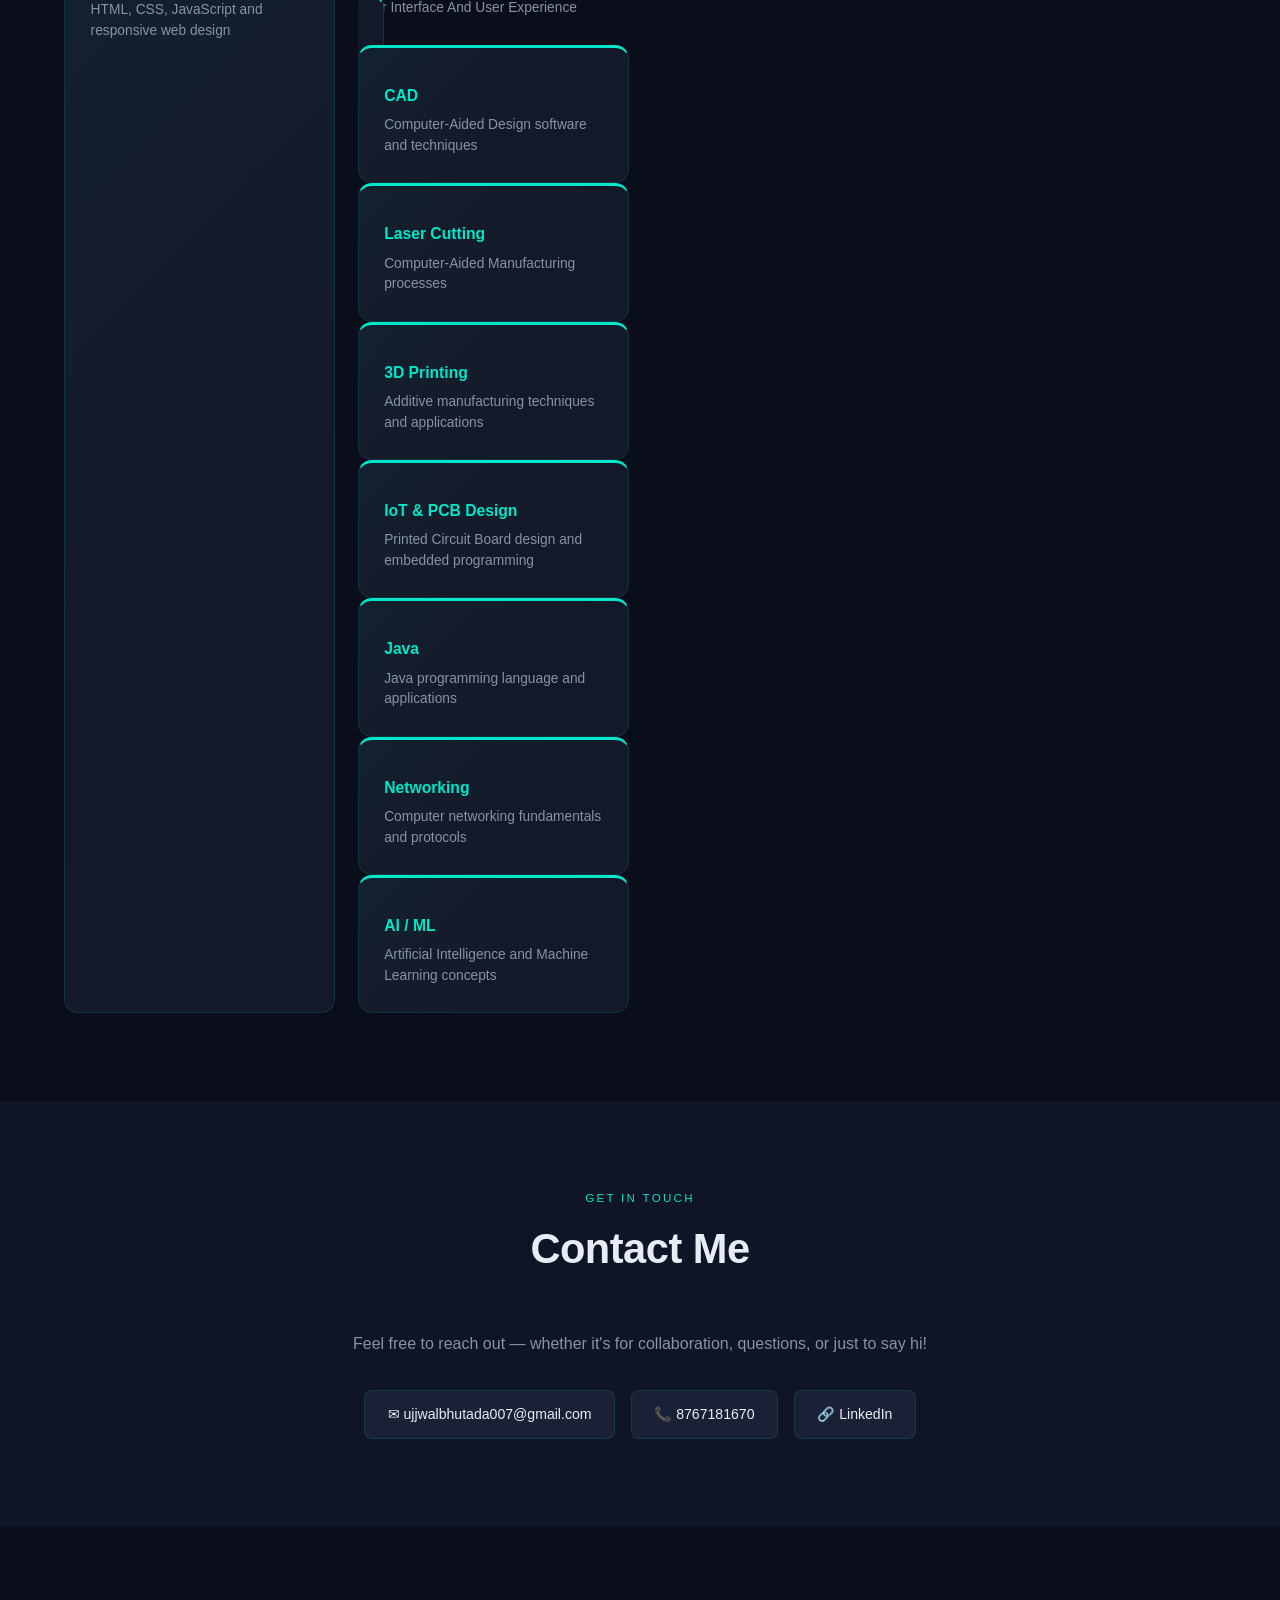
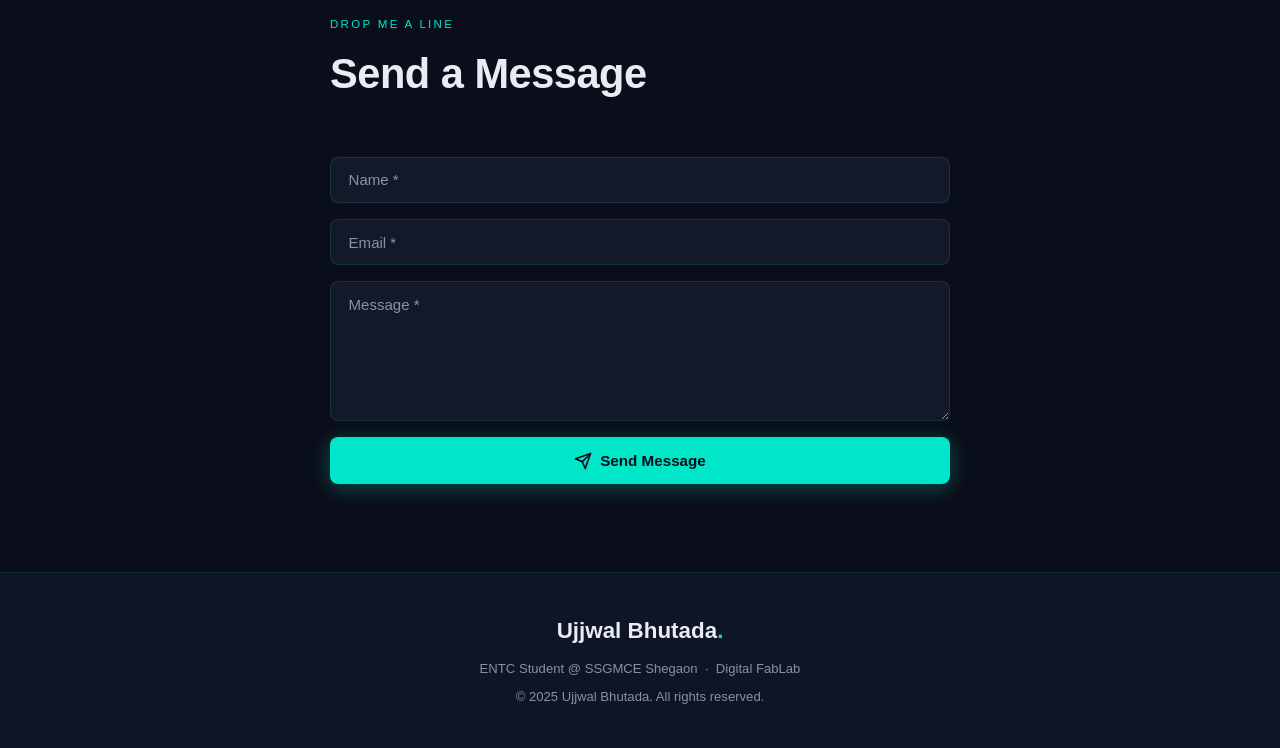
==== commit c35a6970: "Update index.html" ====
--- a/index.html
+++ b/index.html
@@ -222,7 +222,7 @@
       <span class="module-icon"></span>
       <div class="module-name">UI/UX Design</div>
       <div class="module-desc">User Interface And User Experience</div>
-          </a>  </div>
+          </a>
     <div class="module-card reveal">
       <span class="module-icon"></span>
       <div class="module-name">CAD</div>
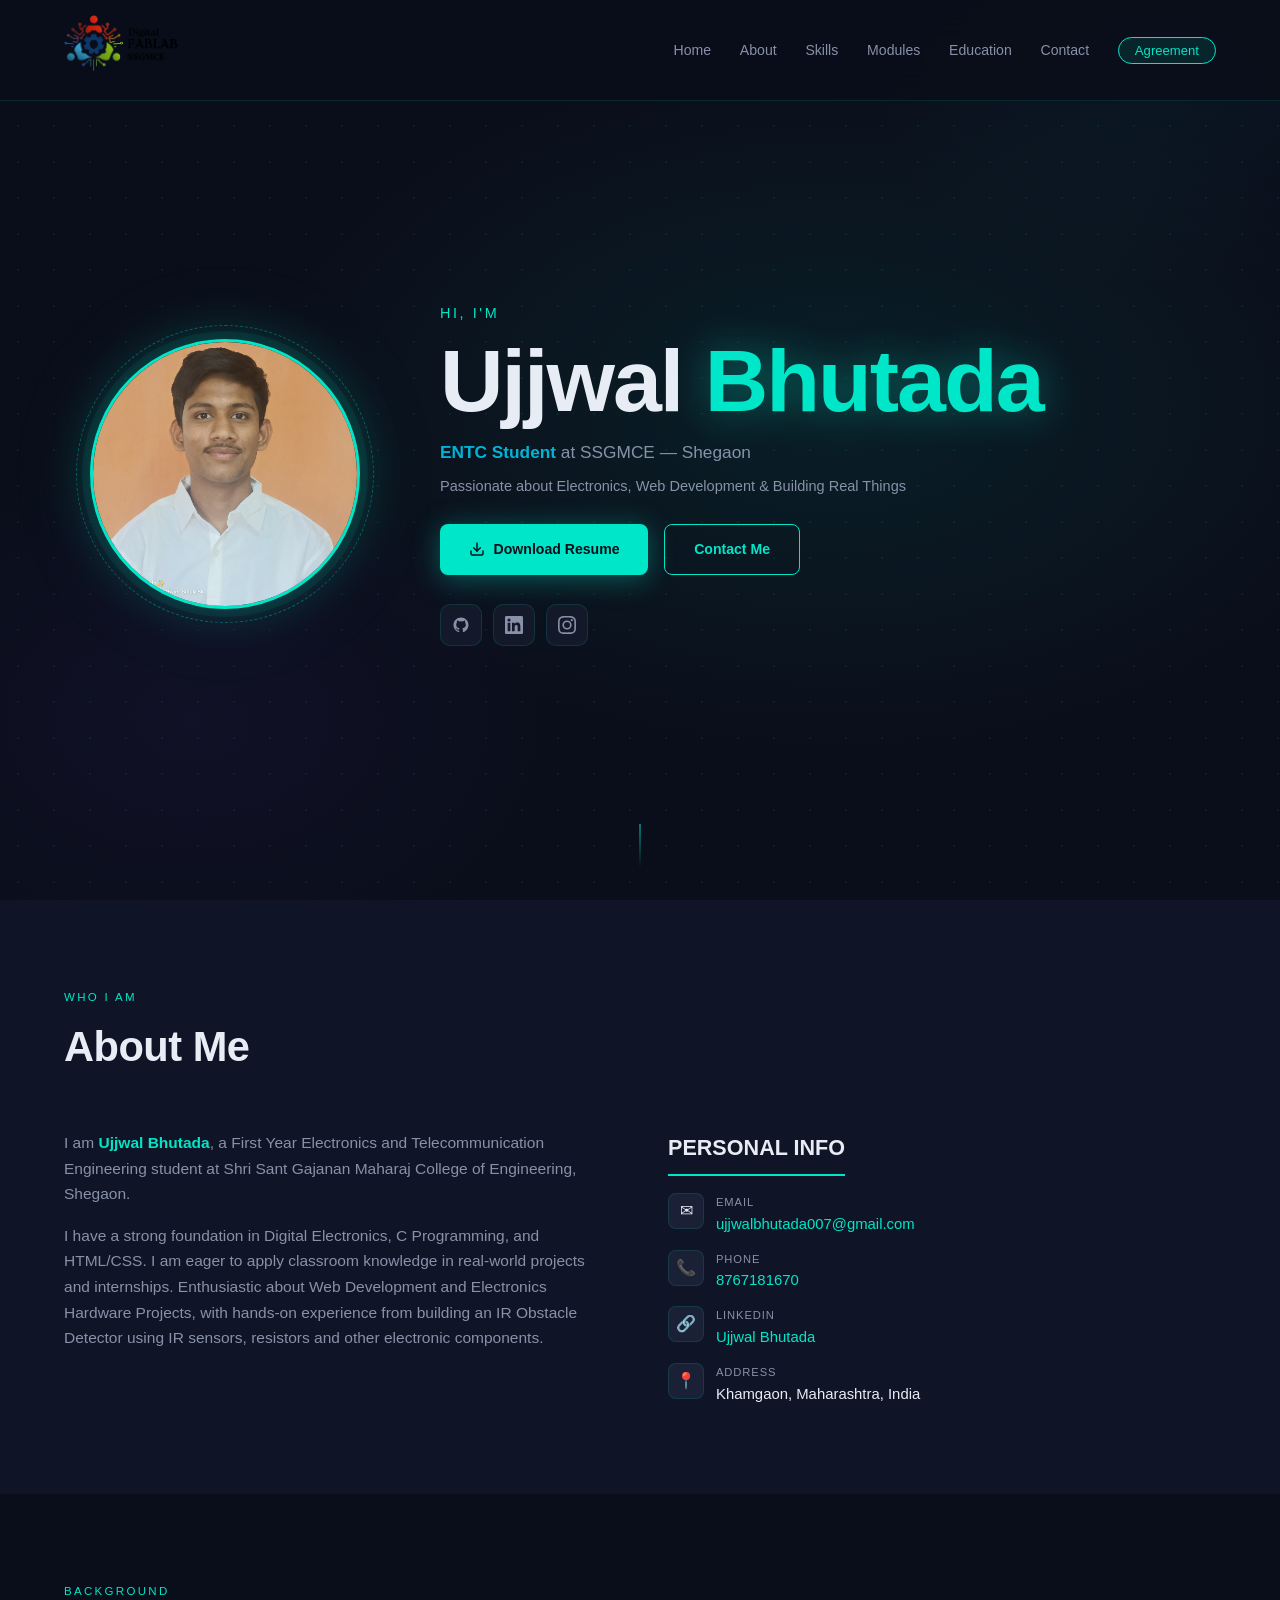
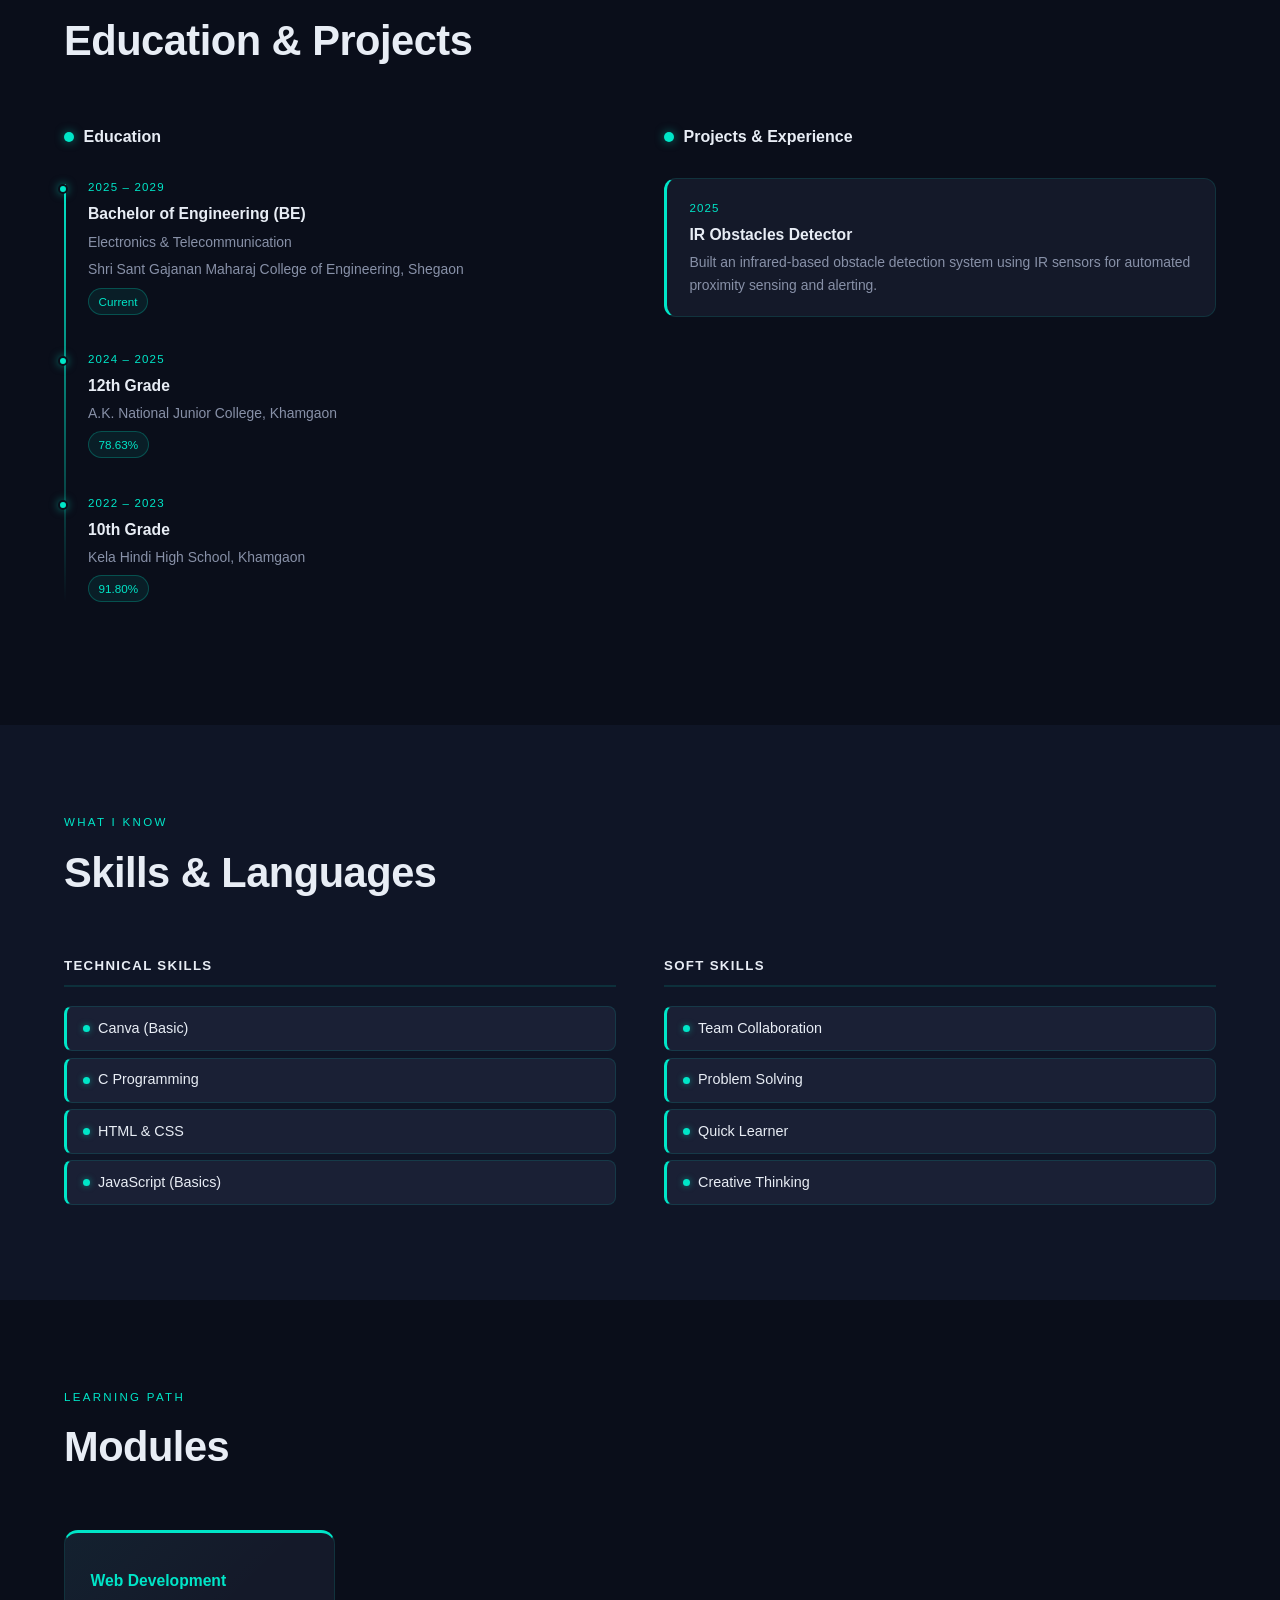
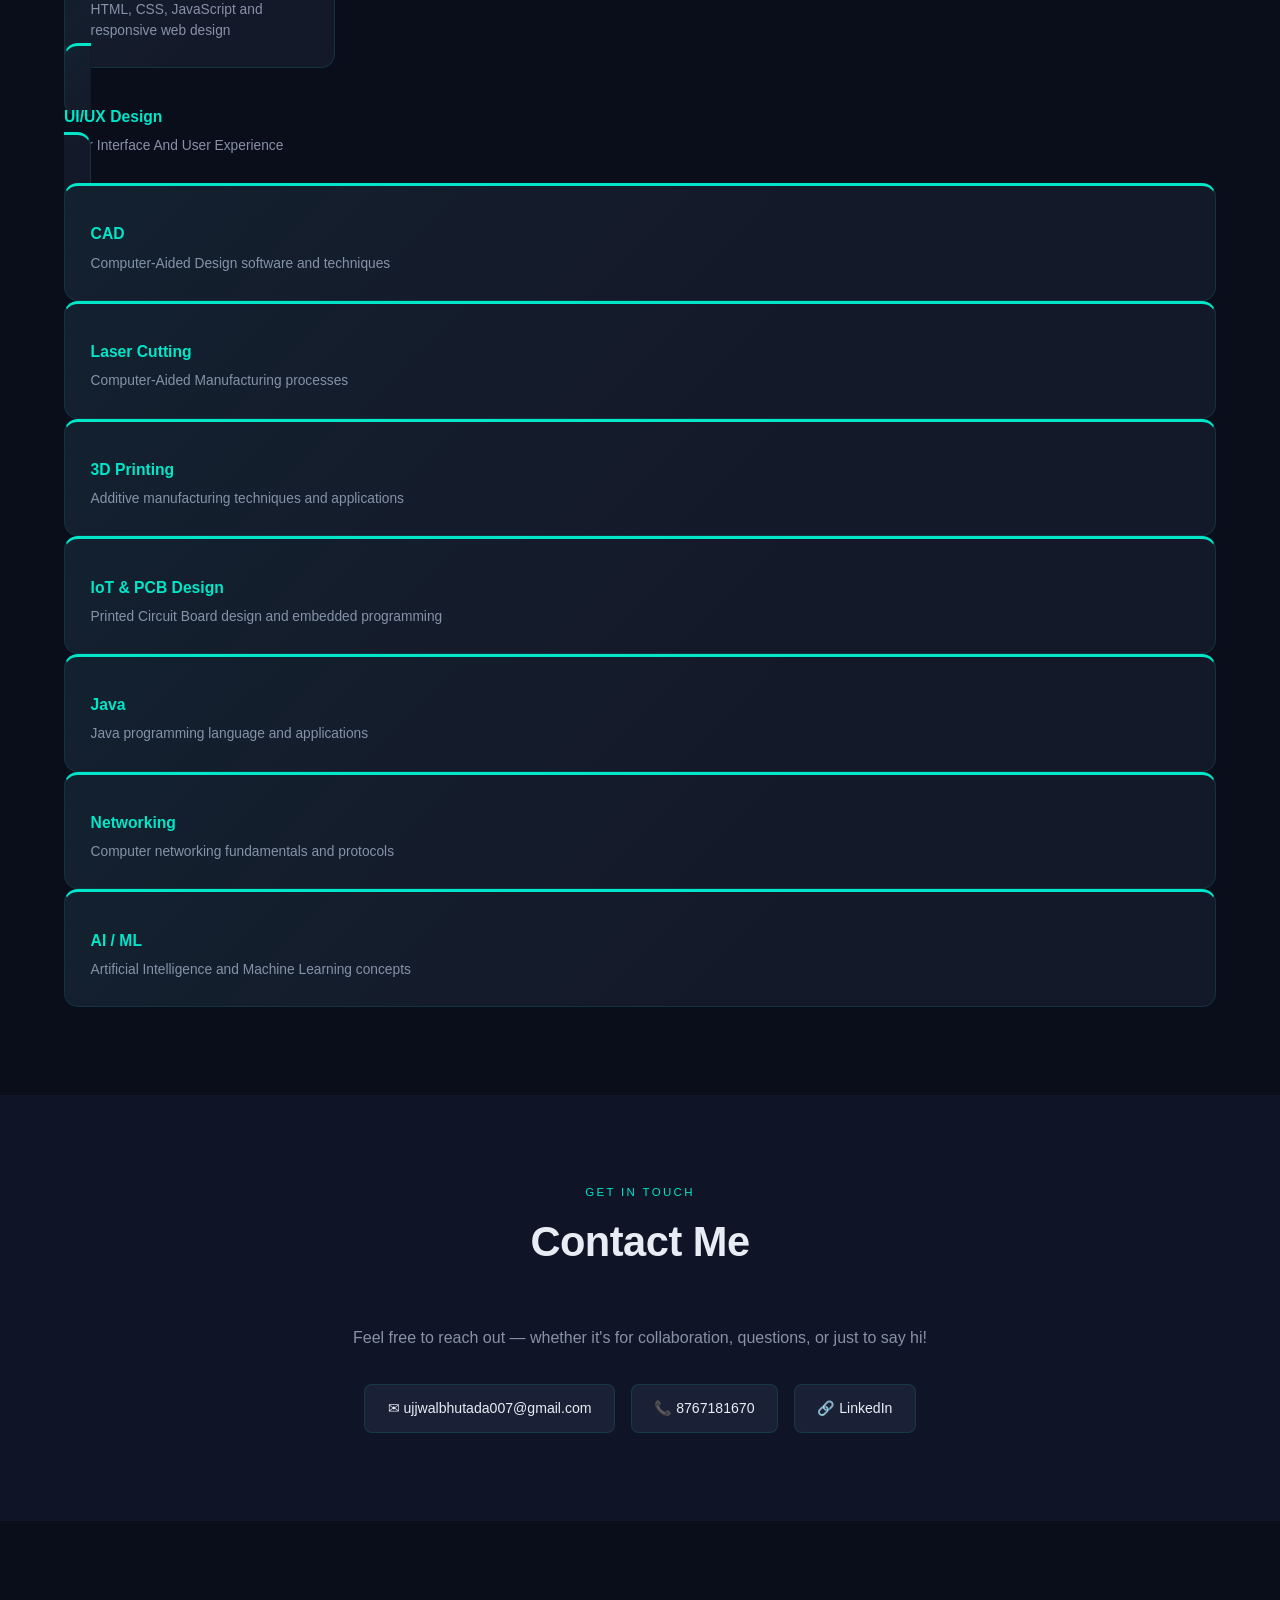
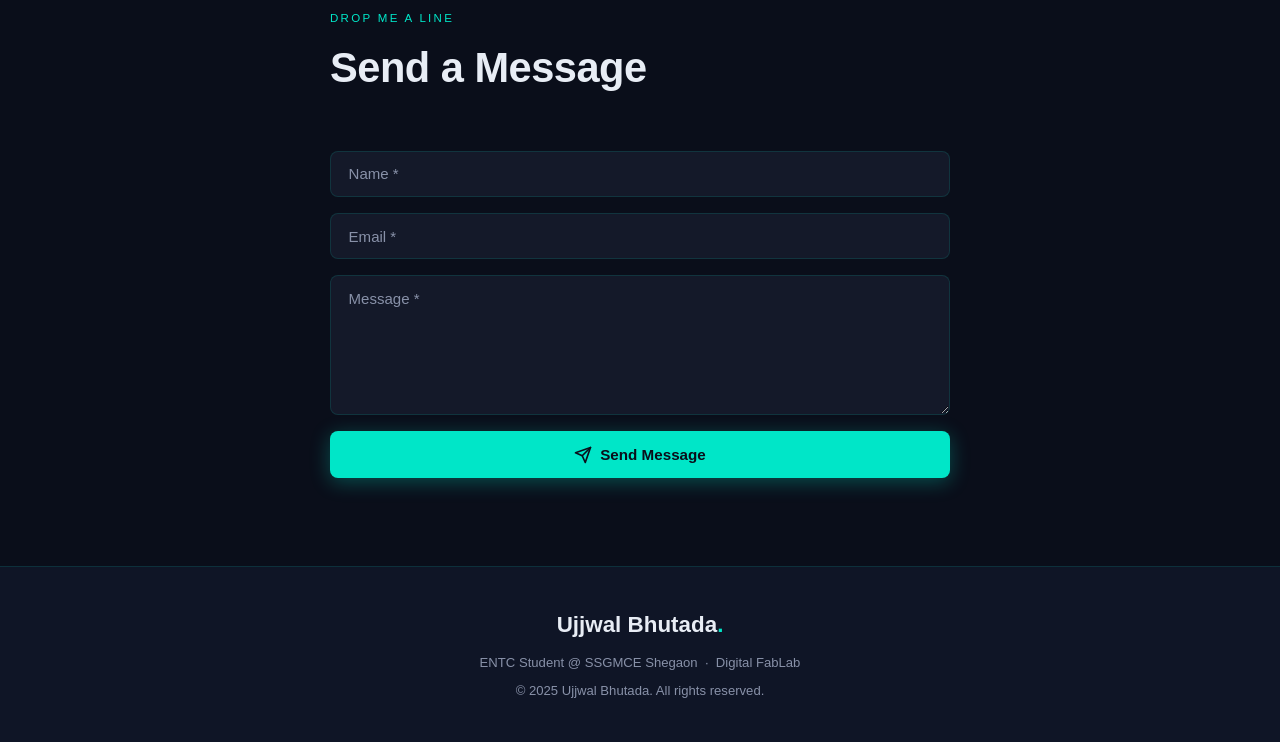
==== commit 59adb157: "Update index.html" ====
--- a/index.html
+++ b/index.html
@@ -216,13 +216,13 @@
       <span class="module-icon"></span>
       <div class="module-name">Web Development</div>
       <div class="module-desc">HTML, CSS, JavaScript and responsive web design</div>
-    </a>
+    </a></div>
         <div class="module-grid">
-          <a href="uiux.html" class="module-card reveal" style="text-decoration:none">
+          <a href="uiux.html" class="module-card reveal" style="text-decoration:none;">
       <span class="module-icon"></span>
       <div class="module-name">UI/UX Design</div>
       <div class="module-desc">User Interface And User Experience</div>
-          </a>
+          </a></div>
     <div class="module-card reveal">
       <span class="module-icon"></span>
       <div class="module-name">CAD</div>
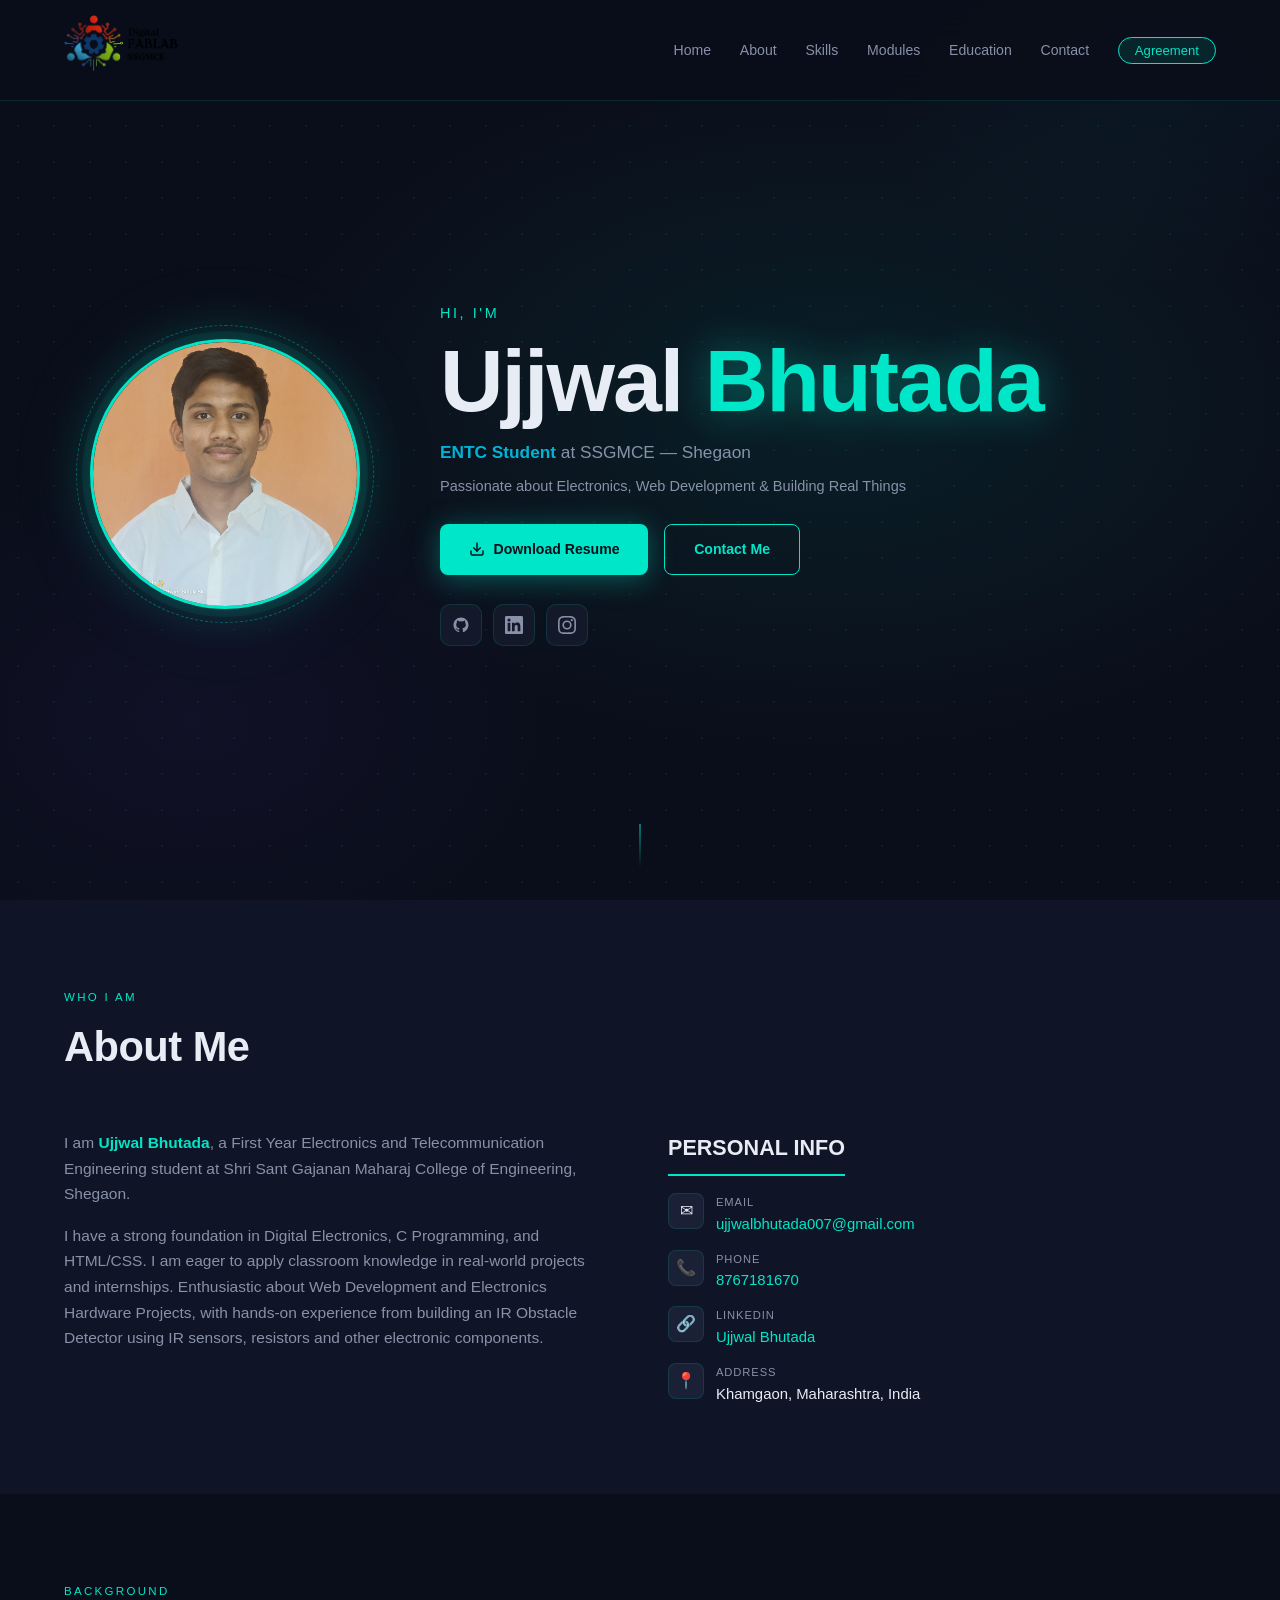
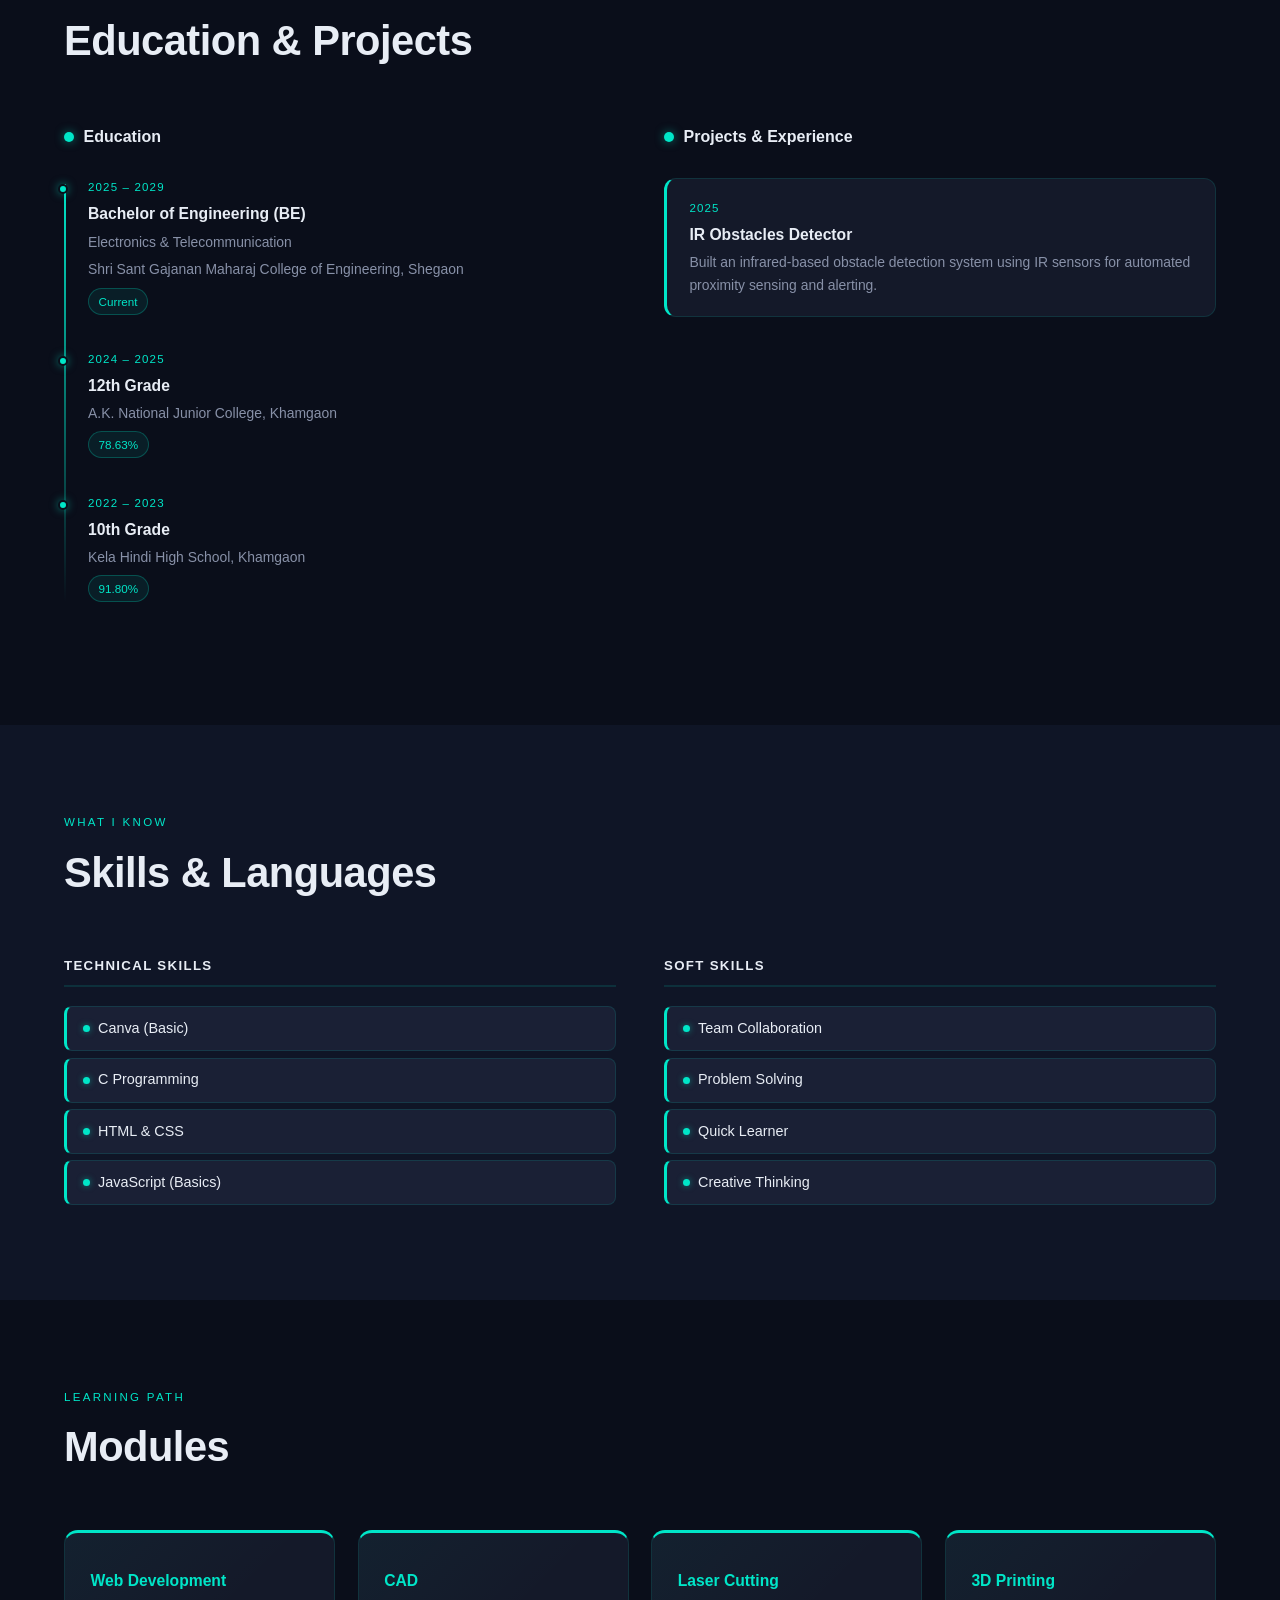
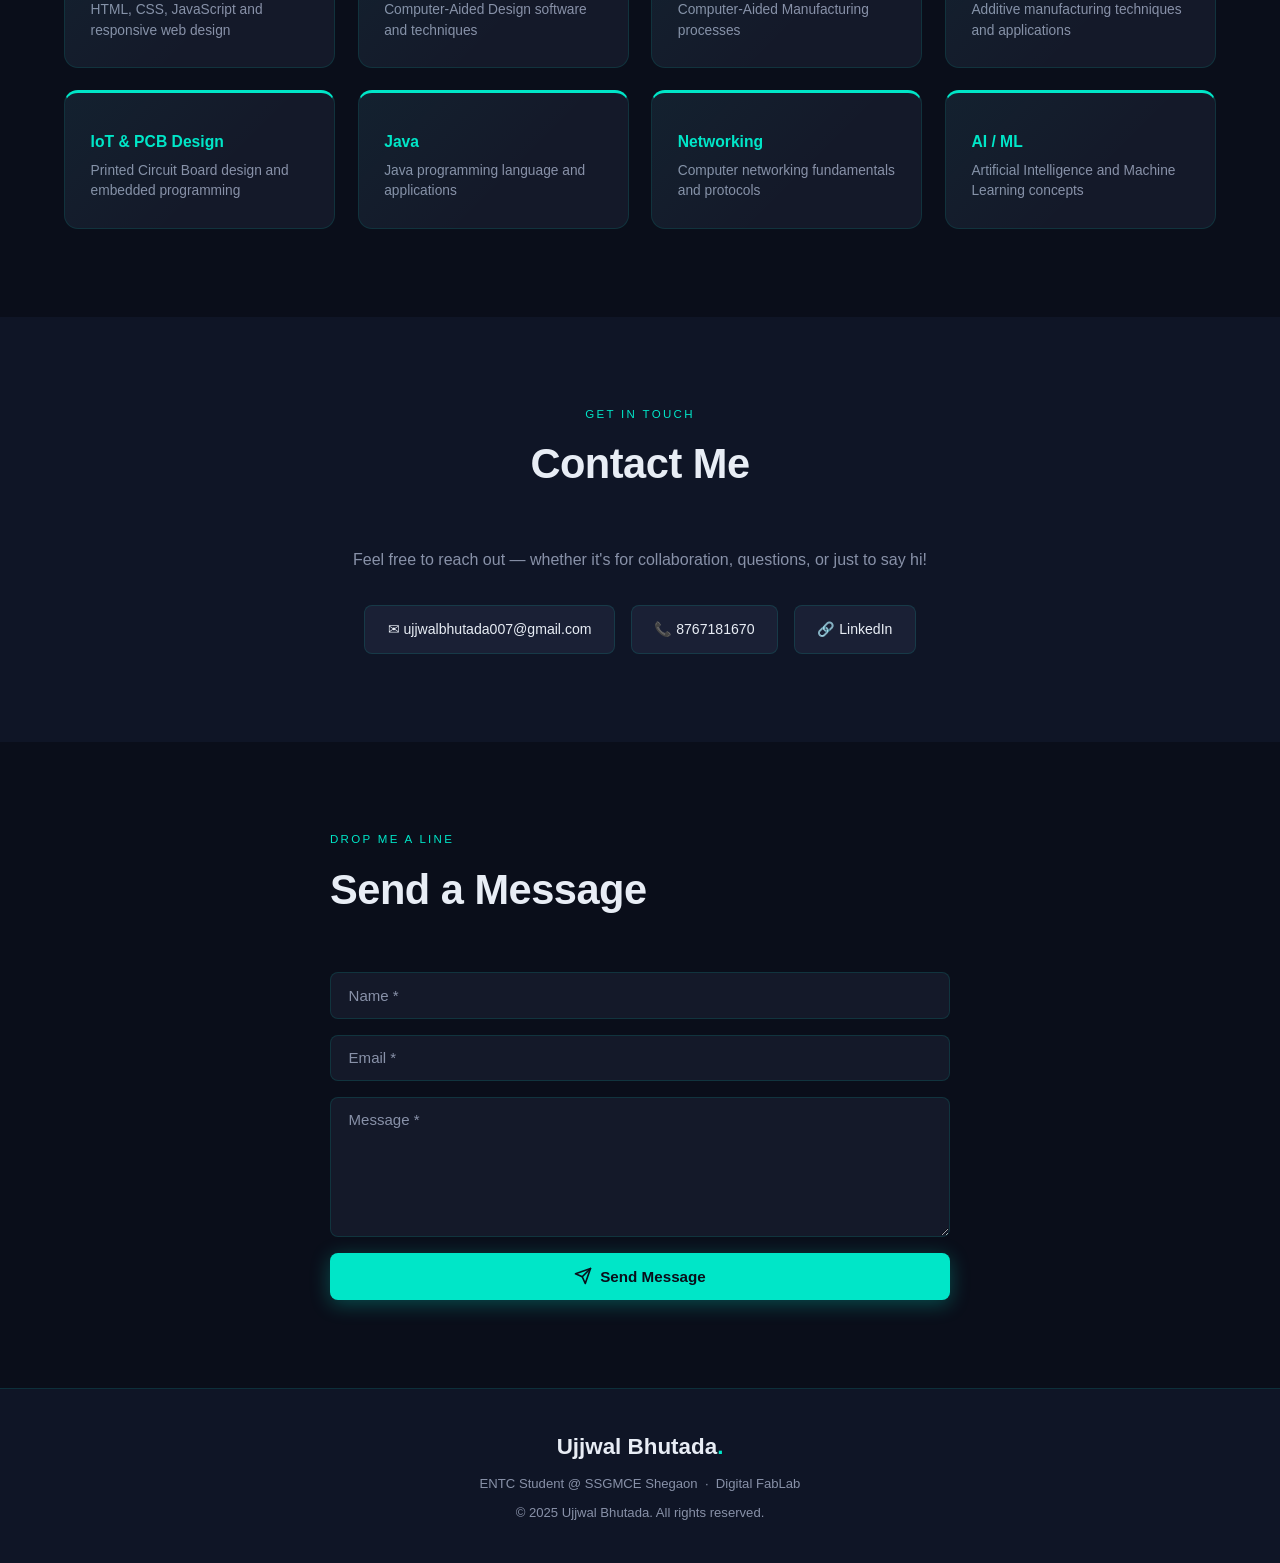
==== commit 0e592791: "Update index.html" ====
--- a/index.html
+++ b/index.html
@@ -216,13 +216,7 @@
       <span class="module-icon"></span>
       <div class="module-name">Web Development</div>
       <div class="module-desc">HTML, CSS, JavaScript and responsive web design</div>
-    </a></div>
-        <div class="module-grid">
-          <a href="uiux.html" class="module-card reveal" style="text-decoration:none;">
-      <span class="module-icon"></span>
-      <div class="module-name">UI/UX Design</div>
-      <div class="module-desc">User Interface And User Experience</div>
-          </a></div>
+    </a>
     <div class="module-card reveal">
       <span class="module-icon"></span>
       <div class="module-name">CAD</div>
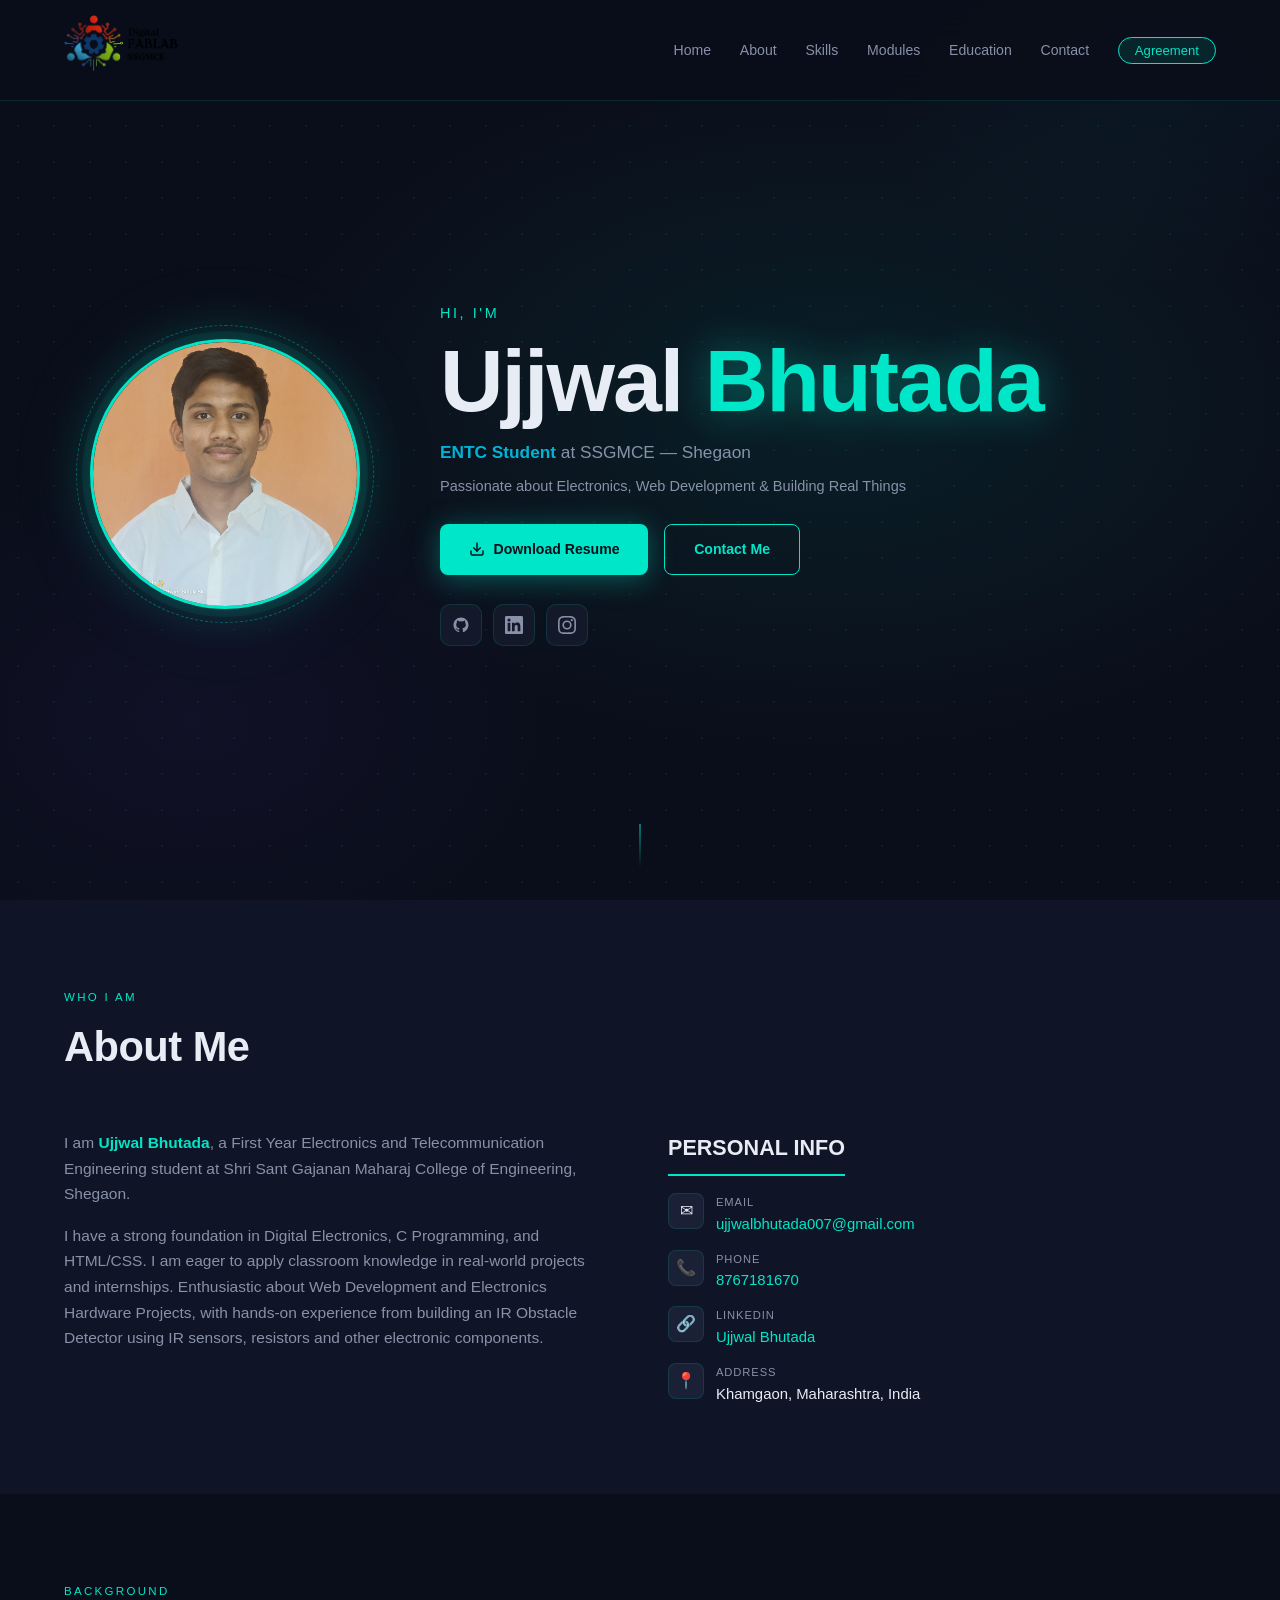
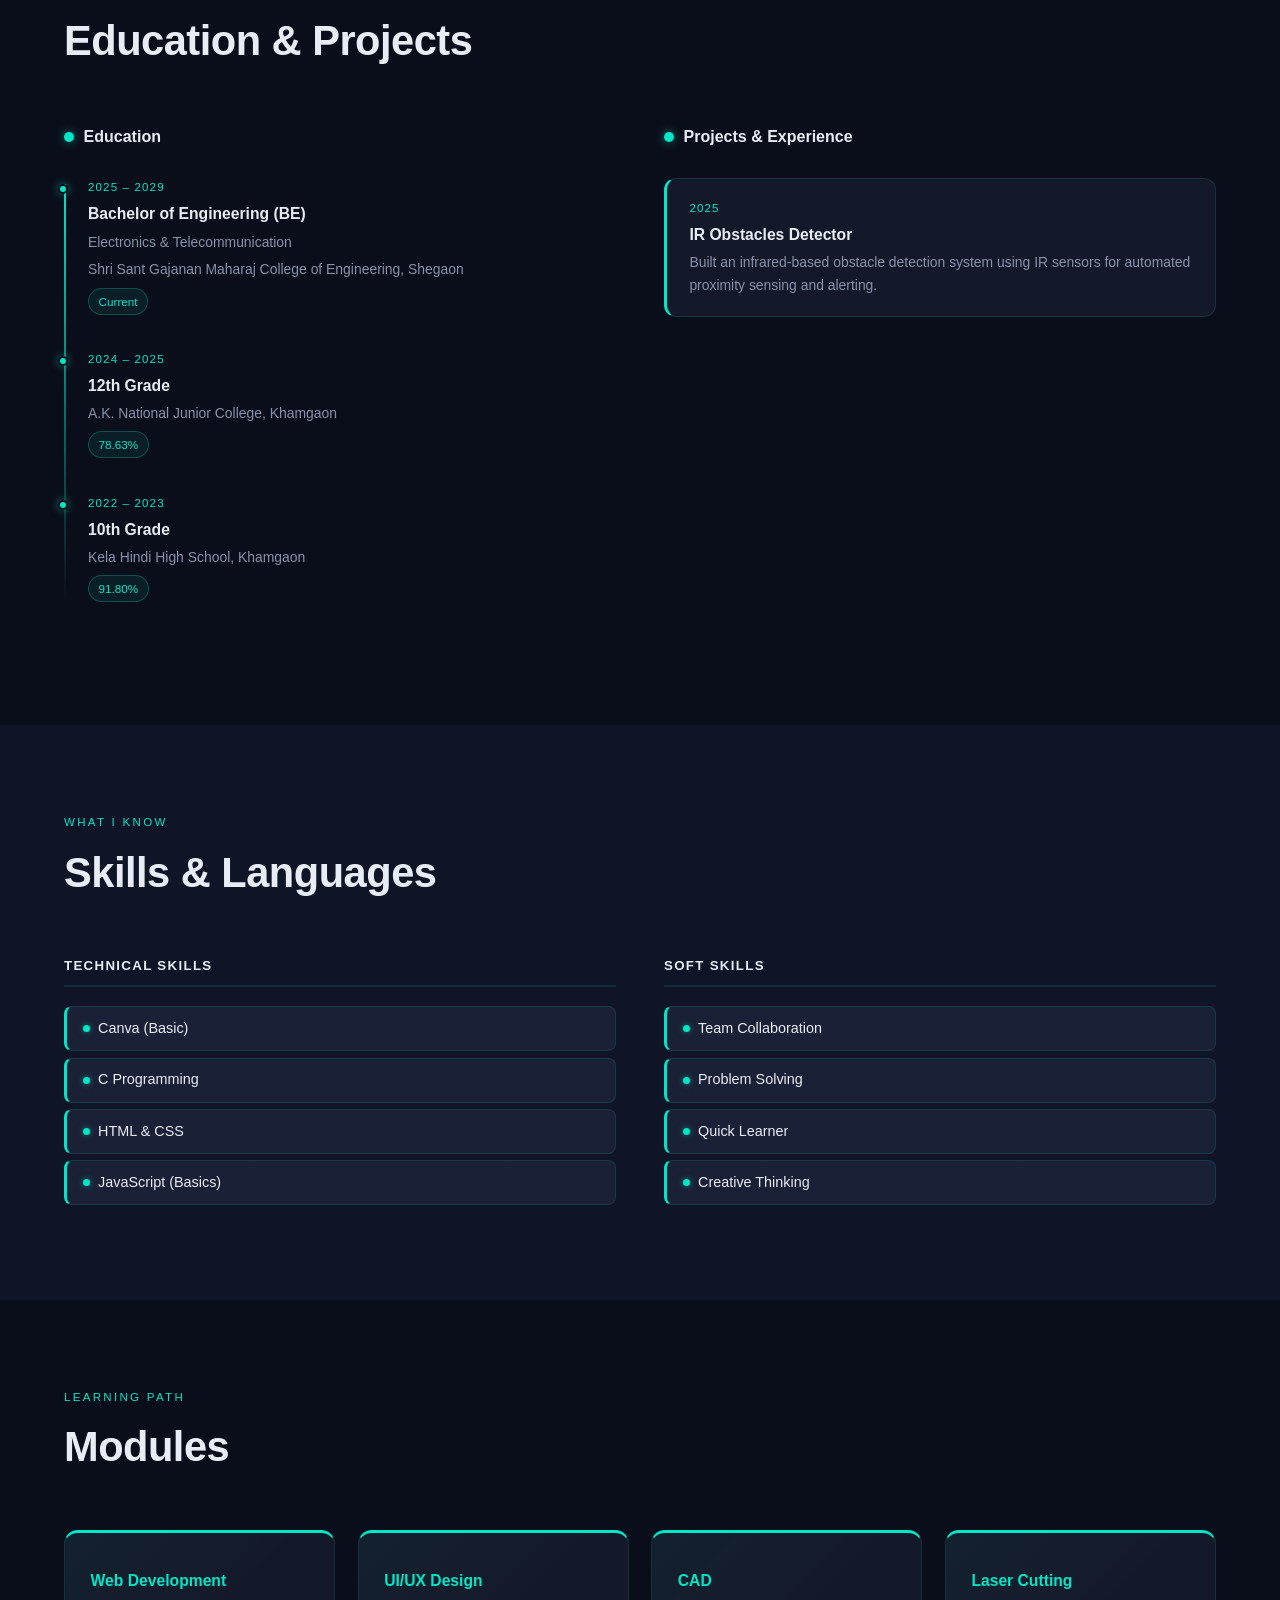
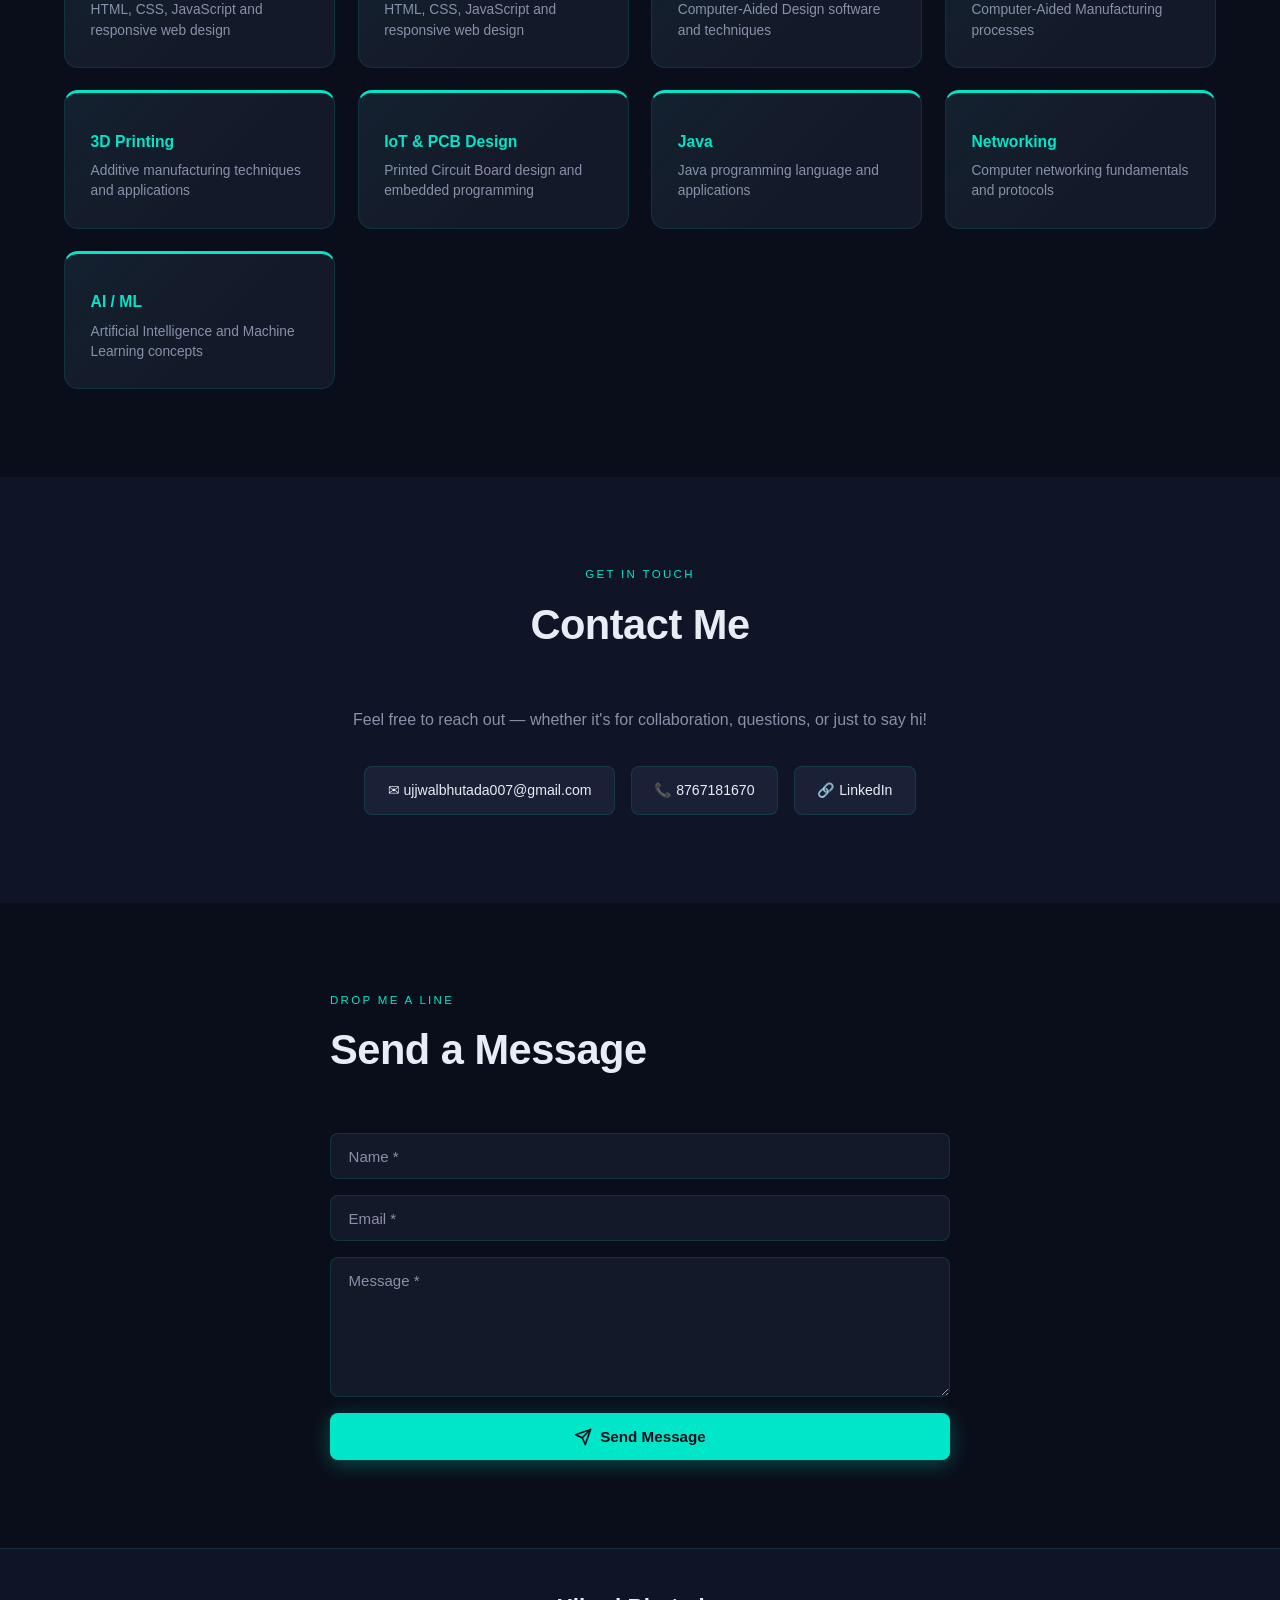
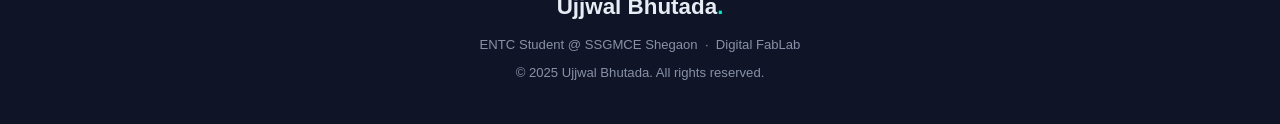
==== commit 61855fc5: "Update index.html" ====
--- a/index.html
+++ b/index.html
@@ -217,6 +217,11 @@
       <div class="module-name">Web Development</div>
       <div class="module-desc">HTML, CSS, JavaScript and responsive web design</div>
     </a>
+        <a href="uiux.html" class="module-card reveal" style="text-decoration:none;">
+      <span class="module-icon"></span>
+      <div class="module-name">UI/UX Design</div>
+      <div class="module-desc">HTML, CSS, JavaScript and responsive web design</div>
+        </a>
     <div class="module-card reveal">
       <span class="module-icon"></span>
       <div class="module-name">CAD</div>
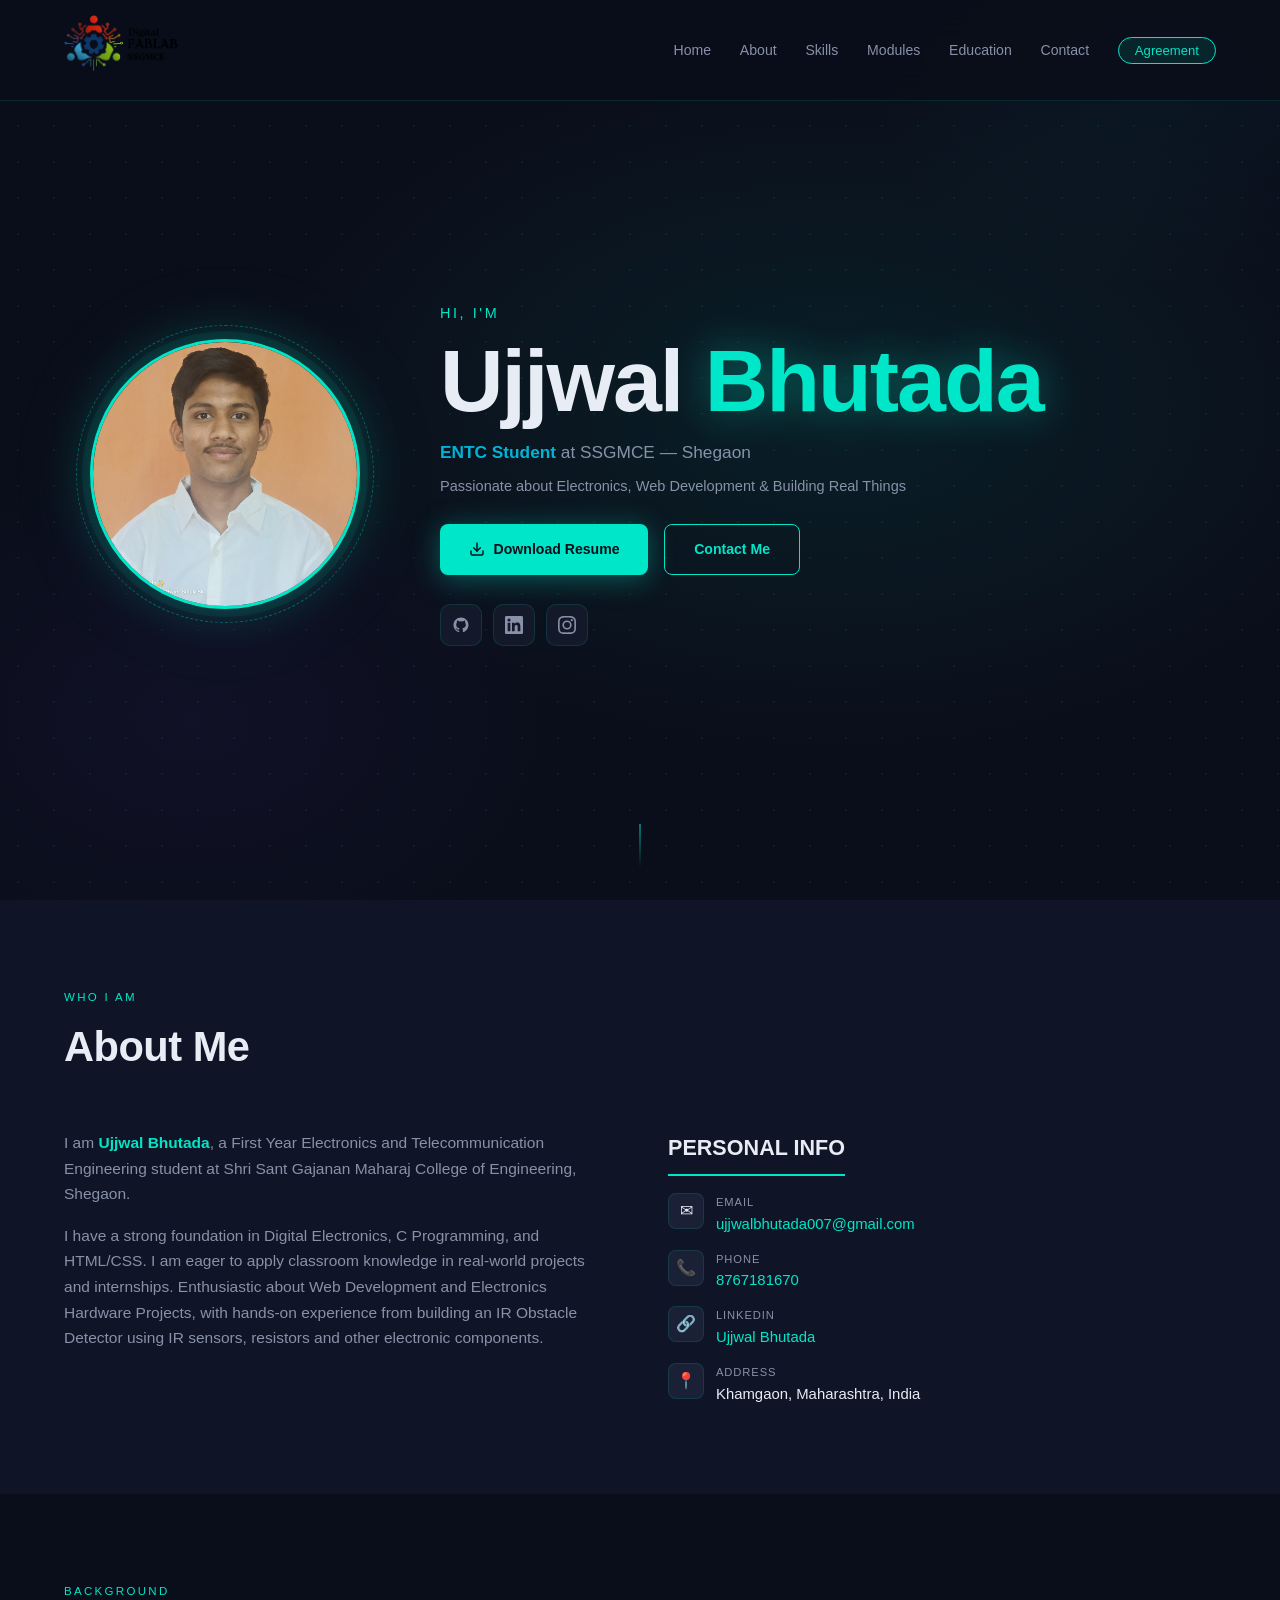
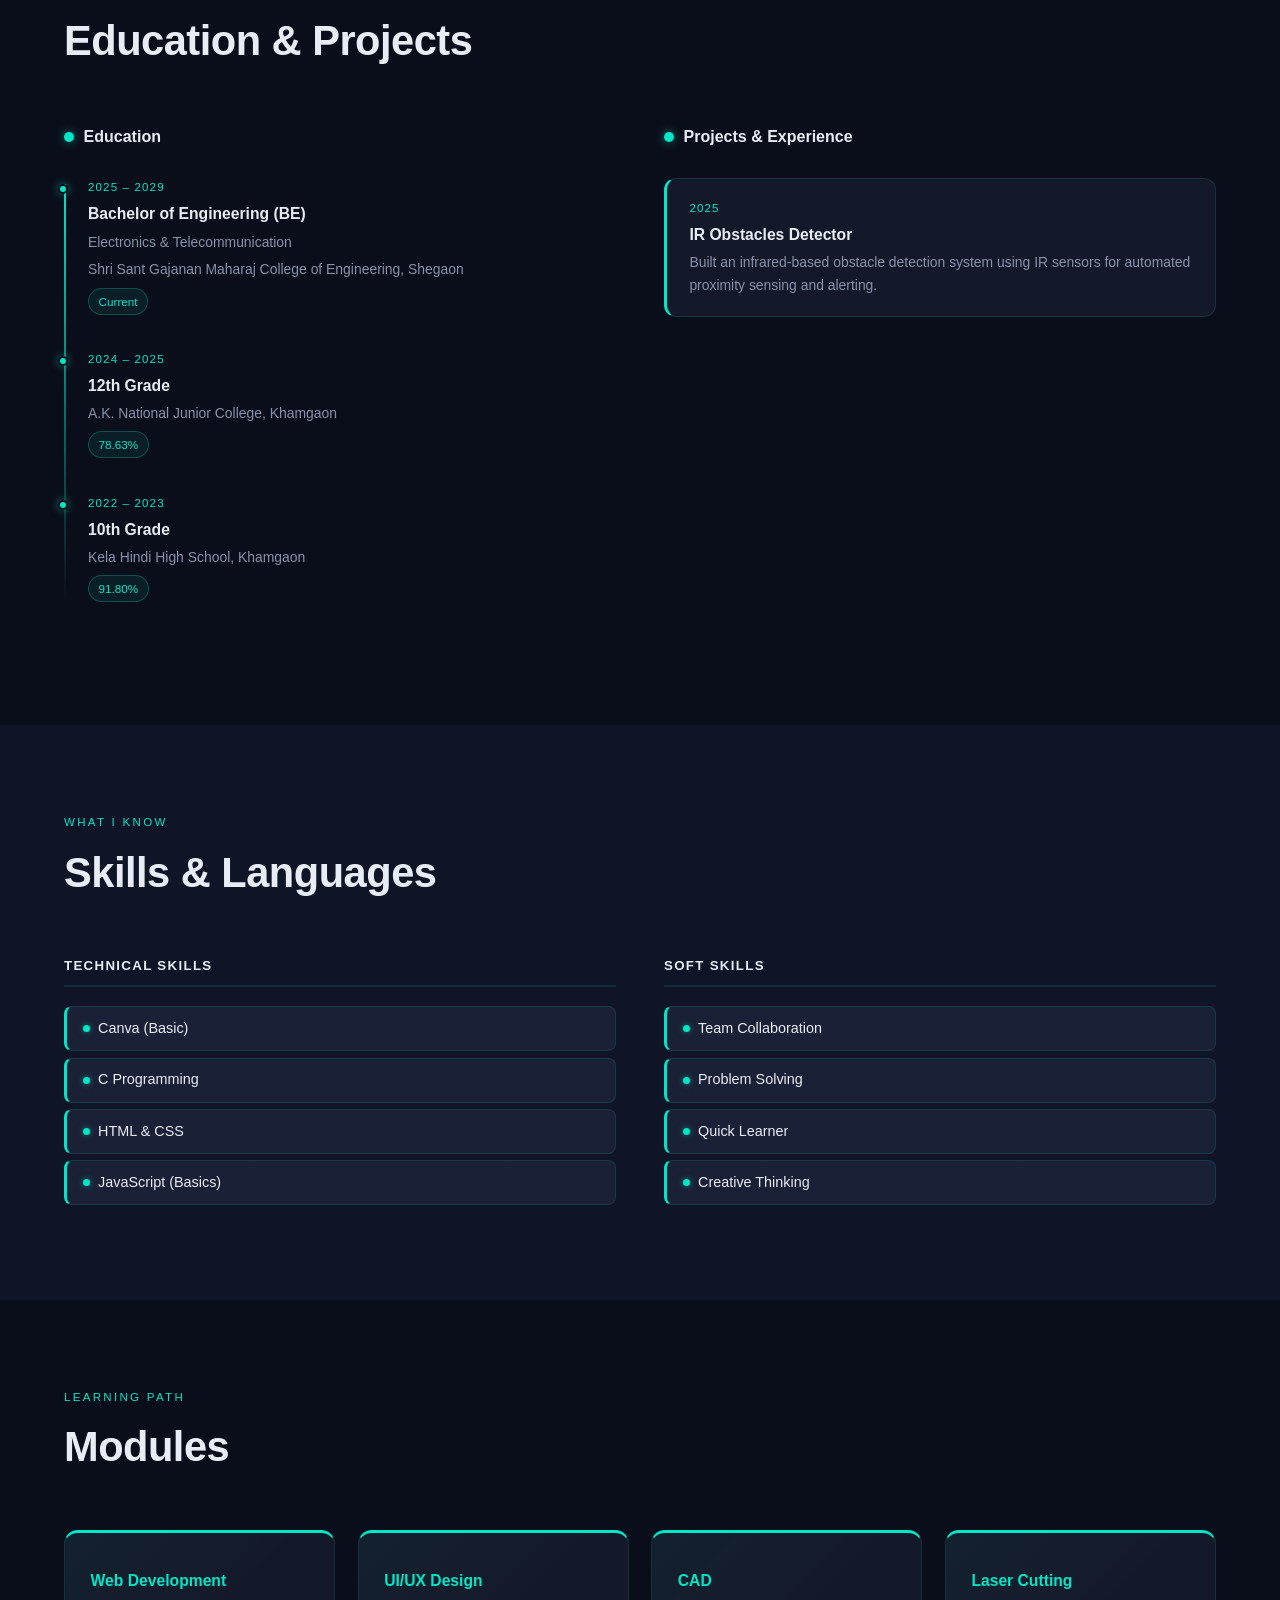
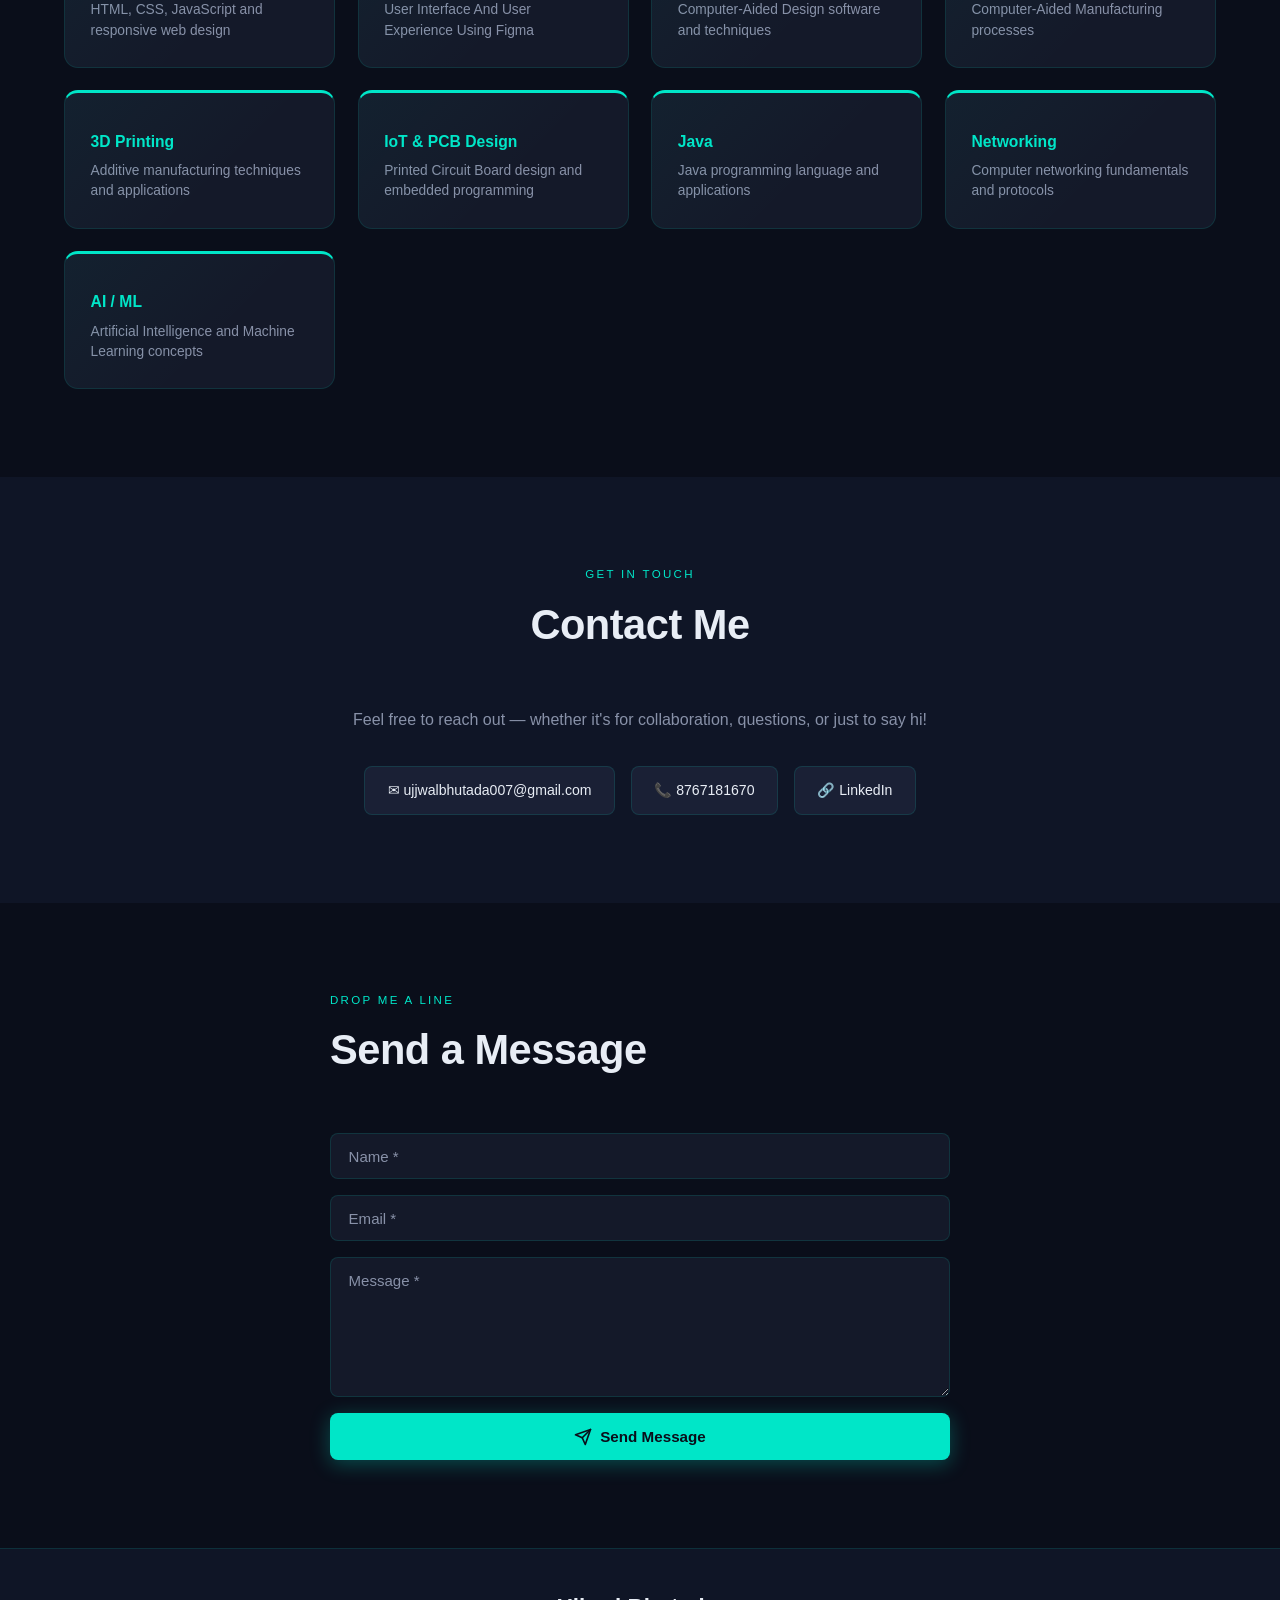
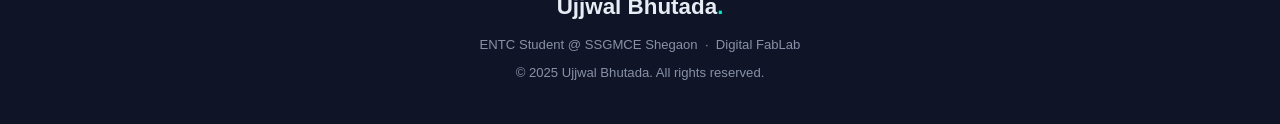
==== commit 1ef8bcfd: "Update index.html" ====
--- a/index.html
+++ b/index.html
@@ -220,7 +220,7 @@
         <a href="uiux.html" class="module-card reveal" style="text-decoration:none;">
       <span class="module-icon"></span>
       <div class="module-name">UI/UX Design</div>
-      <div class="module-desc">HTML, CSS, JavaScript and responsive web design</div>
+      <div class="module-desc">User Interface And User Experience Using Figma</div>
         </a>
     <div class="module-card reveal">
       <span class="module-icon"></span>
